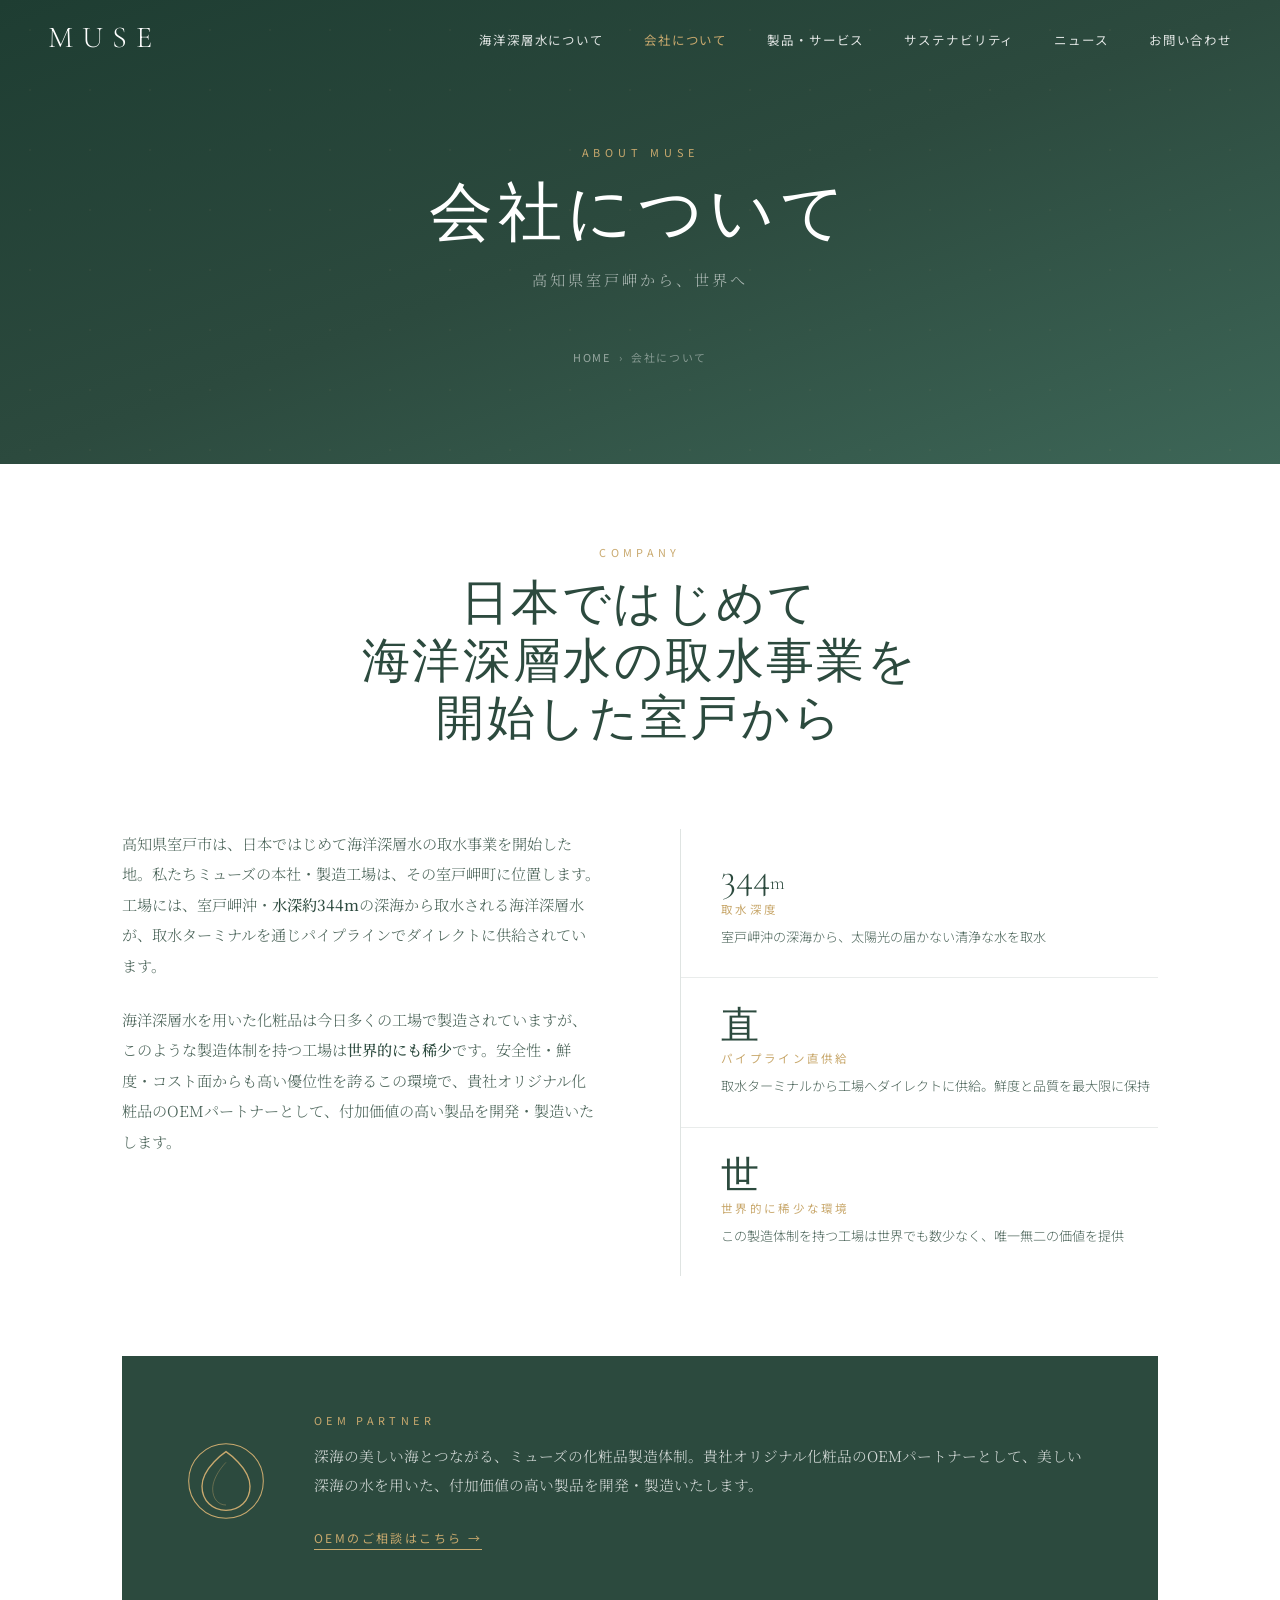
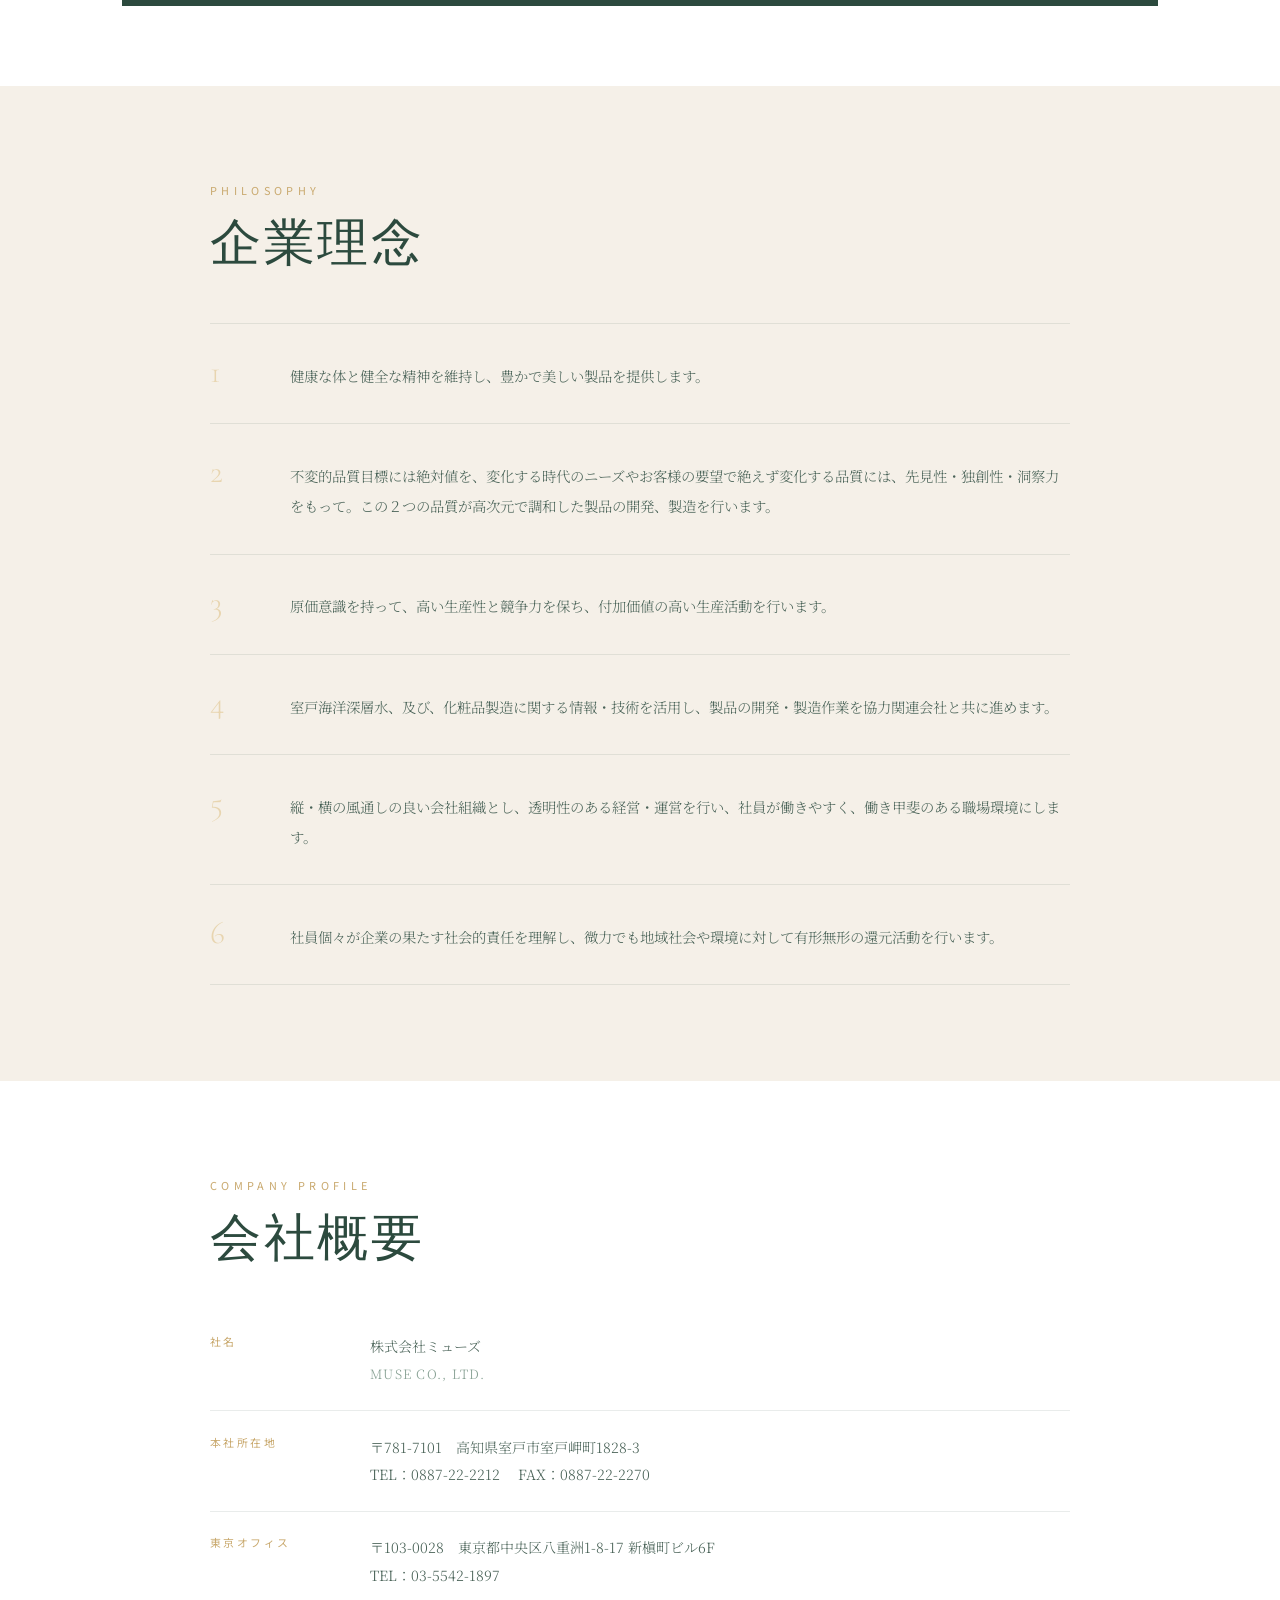
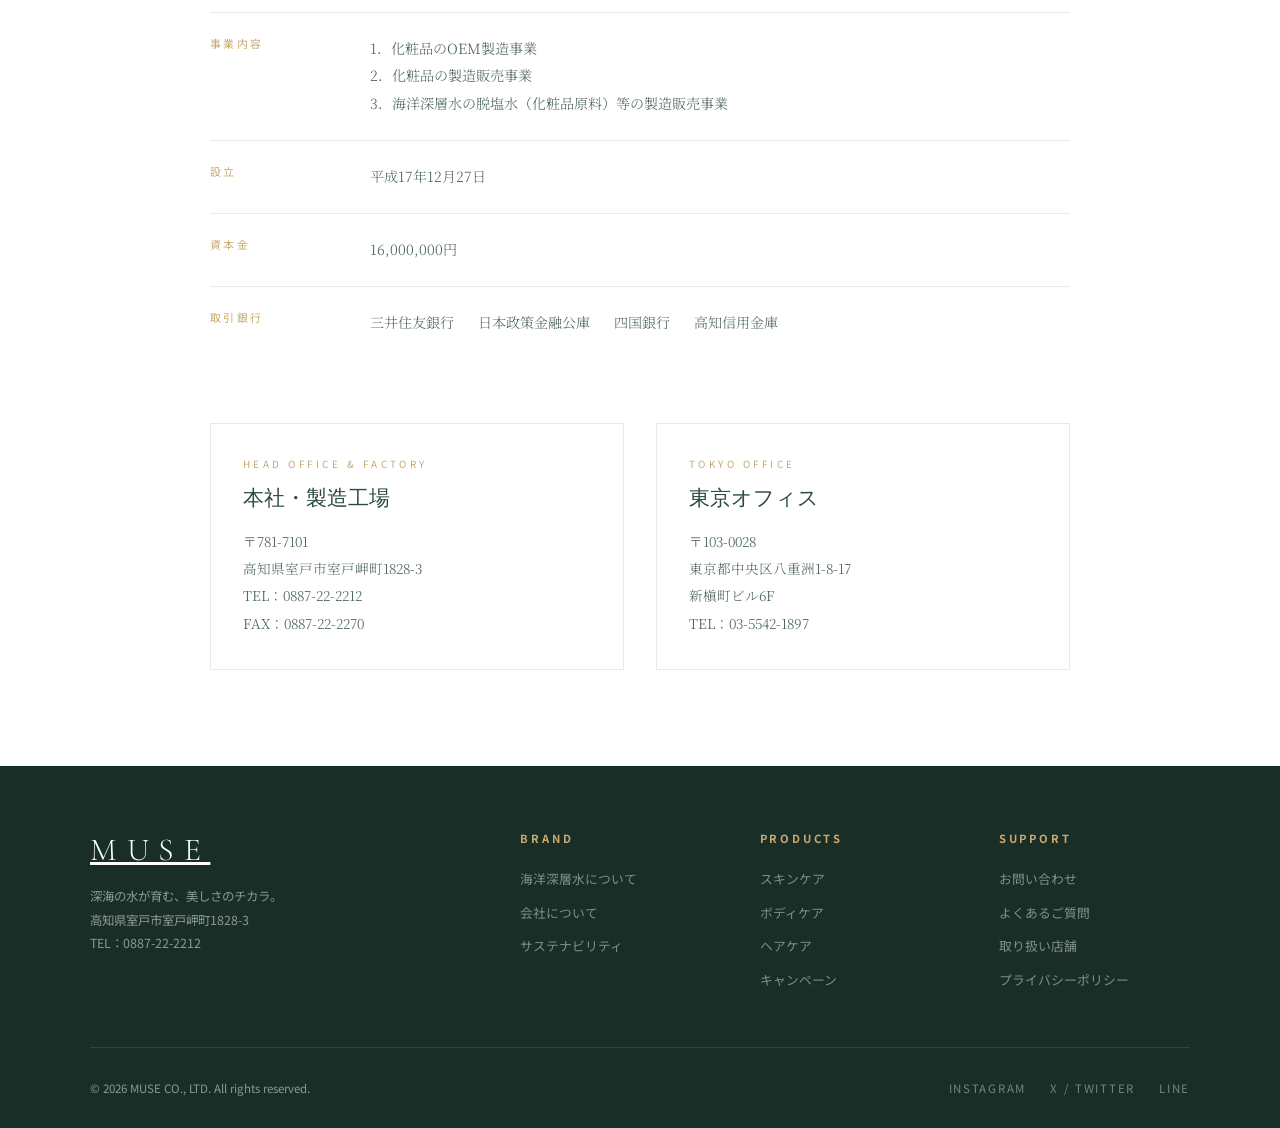
==== about.html @ 94813704 "Add files via upload" ====
<!DOCTYPE html>
<html lang="ja">
<head>
  <meta charset="UTF-8"><meta name="viewport" content="width=device-width, initial-scale=1.0">
  <meta name="description" content="会社について | 株式会社ミューズ。高知県室戸岬町に本社・製造工場を構える化粧品OEMメーカー。企業理念・会社概要を掲載。">
  <title>会社について | MUSE</title>
  <link rel="preconnect" href="https://fonts.googleapis.com"><link rel="preconnect" href="https://fonts.gstatic.com" crossorigin>
  <link href="https://fonts.googleapis.com/css2?family=Cormorant+Garamond:ital,wght@0,300;0,400;1,300&family=Noto+Sans+JP:wght@300;400;500&family=Noto+Serif+JP:wght@300;400&display=swap" rel="stylesheet">
  <link rel="stylesheet" href="style.css">
  <style>
    /* ── 企業理念カード ── */
    .philosophy-list { list-style: none; display: flex; flex-direction: column; gap: 0; margin-top: 3rem; }
    .philosophy-item {
      display: grid;
      grid-template-columns: 56px 1fr;
      gap: 1.5rem;
      align-items: start;
      padding: 2rem 0;
      border-bottom: 1px solid rgba(44,74,62,0.1);
    }
    .philosophy-item:first-child { border-top: 1px solid rgba(44,74,62,0.1); }
    .philosophy-num {
      font-family: 'Cormorant Garamond', serif;
      font-size: 2rem; font-weight: 300;
      color: var(--gold-light); line-height: 1;
      letter-spacing: 0.05em;
    }
    .philosophy-text {
      font-family: 'Noto Serif JP', serif;
      font-size: 0.9rem; line-height: 2.1;
      color: var(--text-mid); font-weight: 300;
      padding-top: 0.3rem;
    }
    /* ── 会社概要テーブル ── */
    .profile-table { width:100%; border-collapse: collapse; margin-top: 2.5rem; }
    .profile-table th {
      width: 160px; padding: 1.4rem 1rem 1.4rem 0;
      text-align: left; vertical-align: top;
      font-size: 0.68rem; letter-spacing: 0.22em;
      color: var(--gold); font-weight: 400;
      border-bottom: 1px solid rgba(44,74,62,0.1);
      white-space: nowrap;
    }
    .profile-table td {
      padding: 1.4rem 0; vertical-align: top;
      font-family: 'Noto Serif JP', serif;
      font-size: 0.88rem; line-height: 1.95;
      color: var(--text-mid); font-weight: 300;
      border-bottom: 1px solid rgba(44,74,62,0.1);
    }
    .profile-table tr:last-child th,
    .profile-table tr:last-child td { border-bottom: none; }
    .bank-list { display: flex; flex-wrap: wrap; gap: 0.3rem 1.5rem; margin: 0; list-style: none; }
    .bank-list li { font-size: 0.88rem; color: var(--text-mid); font-family: 'Noto Serif JP', serif; font-weight: 300; }
    /* ── アクセスカード ── */
    .office-grid { display: grid; grid-template-columns: 1fr 1fr; gap: 2rem; margin-top: 3rem; }
    .office-card { background: var(--white); border: 1px solid rgba(44,74,62,0.12); padding: 2rem; }
    .office-card:hover { border-color: var(--gold); }
    .office-label { font-size: 0.62rem; letter-spacing: 0.35em; color: var(--gold); margin-bottom: 0.8rem; }
    .office-name { font-family: 'Cormorant Garamond', serif; font-size: 1.3rem; font-weight: 400; color: var(--deep-green); margin-bottom: 1rem; }
    .office-info { font-family: 'Noto Serif JP', serif; font-size: 0.85rem; line-height: 2; color: var(--text-mid); font-weight: 300; }
    .office-info a { color: var(--text-mid); text-decoration: none; }
    @media (max-width: 640px) {
      .office-grid { grid-template-columns: 1fr; }
      .philosophy-item { grid-template-columns: 40px 1fr; gap: 1rem; }
    }
  </style>
</head>
<body>
  <nav id="main-nav">
    <a href="index.html" class="nav-logo">MUSE</a>
    <ul class="nav-links">
      <li><a href="deep-sea-water.html">海洋深層水について</a></li>
      <li><a href="about.html" style="color:var(--gold)">会社について</a></li>
      <li><a href="products.html">製品・サービス</a></li>
      <li><a href="sustainability.html">サステナビリティ</a></li>
      <li><a href="news.html">ニュース</a></li>
      <li><a href="contact.html">お問い合わせ</a></li>
    </ul>
    <button class="nav-hamburger" aria-expanded="false" aria-controls="mobile-menu"><span></span><span></span><span></span></button>
  </nav>
  <nav id="mobile-menu" class="nav-mobile-menu">
    <a href="deep-sea-water.html">海洋深層水について</a><a href="about.html">会社について</a>
    <a href="products.html">製品・サービス</a><a href="sustainability.html">サステナビリティ</a>
    <a href="news.html">ニュース</a><a href="contact.html">お問い合わせ</a>
  </nav>

  <div class="page-hero">
    <p class="page-hero-eyebrow">ABOUT MUSE</p>
    <h1 class="page-hero-title">会社について</h1>
    <p class="page-hero-sub">高知県室戸岬から、世界へ</p>
    <nav class="breadcrumb"><a href="index.html">HOME</a><span>›</span><span>会社について</span></nav>
  </div>

  <!-- ========== 会社紹介 ========== -->
  <section class="about" style="padding:0;">
    <div class="about-inner" style="padding:5rem 2rem;">
      <div class="about-lead reveal">
        <p class="section-eyebrow">COMPANY</p>
        <h2 class="section-title">日本ではじめて<br>海洋深層水の取水事業を<br>開始した室戸から</h2>
      </div>
      <div class="about-body">
        <div class="about-text reveal reveal-delay-1">
          <p class="section-body">高知県室戸市は、日本ではじめて海洋深層水の取水事業を開始した地。私たちミューズの本社・製造工場は、その室戸岬町に位置します。工場には、室戸岬沖・<strong>水深約344m</strong>の深海から取水される海洋深層水が、取水ターミナルを通じパイプラインでダイレクトに供給されています。</p>
          <p class="section-body" style="margin-top:1.5rem;">海洋深層水を用いた化粧品は今日多くの工場で製造されていますが、このような製造体制を持つ工場は<strong>世界的にも稀少</strong>です。安全性・鮮度・コスト面からも高い優位性を誇るこの環境で、貴社オリジナル化粧品のOEMパートナーとして、付加価値の高い製品を開発・製造いたします。</p>
        </div>
        <div class="about-features reveal reveal-delay-2">
          <div class="about-feature"><div class="about-feature-num">344<span>m</span></div><div class="about-feature-label">取水深度</div><p class="about-feature-desc">室戸岬沖の深海から、太陽光の届かない清浄な水を取水</p></div>
          <div class="about-feature"><div class="about-feature-num">直</div><div class="about-feature-label">パイプライン直供給</div><p class="about-feature-desc">取水ターミナルから工場へダイレクトに供給。鮮度と品質を最大限に保持</p></div>
          <div class="about-feature"><div class="about-feature-num">世</div><div class="about-feature-label">世界的に稀少な環境</div><p class="about-feature-desc">この製造体制を持つ工場は世界でも数少なく、唯一無二の価値を提供</p></div>
        </div>
      </div>
      <div class="about-oem reveal reveal-delay-3">
        <div class="about-oem-icon" aria-hidden="true">
          <svg viewBox="0 0 60 60" fill="none">
            <circle cx="30" cy="30" r="28" stroke="#C9A96E" stroke-width="0.8"/>
            <path d="M30 8C30 8 12 20 12 34C12 45 20 52 30 52C40 52 48 45 48 34C48 20 30 8 30 8Z" stroke="#C9A96E" stroke-width="1" fill="none"/>
            <path d="M30 16C30 16 20 26 20 36C20 43 24 48 30 48" stroke="rgba(201,169,110,0.4)" stroke-width="0.7" fill="none"/>
          </svg>
        </div>
        <div class="about-oem-text">
          <p class="about-oem-label">OEM PARTNER</p>
          <p class="about-oem-body">深海の美しい海とつながる、ミューズの化粧品製造体制。貴社オリジナル化粧品のOEMパートナーとして、美しい深海の水を用いた、付加価値の高い製品を開発・製造いたします。</p>
          <a href="contact.html" class="about-oem-cta">OEMのご相談はこちら →</a>
        </div>
      </div>
    </div>
  </section>

  <!-- ========== 企業理念 ========== -->
  <div style="background:var(--cream);padding:6rem 2rem;">
    <div style="max-width:860px;margin:0 auto;">
      <p class="section-eyebrow reveal">PHILOSOPHY</p>
      <h2 class="section-title reveal reveal-delay-1">企業理念</h2>
      <ul class="philosophy-list reveal reveal-delay-2">
        <li class="philosophy-item">
          <span class="philosophy-num">1</span>
          <p class="philosophy-text">健康な体と健全な精神を維持し、豊かで美しい製品を提供します。</p>
        </li>
        <li class="philosophy-item">
          <span class="philosophy-num">2</span>
          <p class="philosophy-text">不変的品質目標には絶対値を、変化する時代のニーズやお客様の要望で絶えず変化する品質には、先見性・独創性・洞察力をもって。この２つの品質が高次元で調和した製品の開発、製造を行います。</p>
        </li>
        <li class="philosophy-item">
          <span class="philosophy-num">3</span>
          <p class="philosophy-text">原価意識を持って、高い生産性と競争力を保ち、付加価値の高い生産活動を行います。</p>
        </li>
        <li class="philosophy-item">
          <span class="philosophy-num">4</span>
          <p class="philosophy-text">室戸海洋深層水、及び、化粧品製造に関する情報・技術を活用し、製品の開発・製造作業を協力関連会社と共に進めます。</p>
        </li>
        <li class="philosophy-item">
          <span class="philosophy-num">5</span>
          <p class="philosophy-text">縦・横の風通しの良い会社組織とし、透明性のある経営・運営を行い、社員が働きやすく、働き甲斐のある職場環境にします。</p>
        </li>
        <li class="philosophy-item">
          <span class="philosophy-num">6</span>
          <p class="philosophy-text">社員個々が企業の果たす社会的責任を理解し、微力でも地域社会や環境に対して有形無形の還元活動を行います。</p>
        </li>
      </ul>
    </div>
  </div>

  <!-- ========== 会社概要 ========== -->
  <div style="background:var(--white);padding:6rem 2rem;">
    <div style="max-width:860px;margin:0 auto;">
      <p class="section-eyebrow reveal">COMPANY PROFILE</p>
      <h2 class="section-title reveal reveal-delay-1">会社概要</h2>

      <table class="profile-table reveal reveal-delay-2">
        <tbody>
          <tr>
            <th>社名</th>
            <td>株式会社ミューズ<br><span style="font-size:0.8rem;color:var(--text-light);letter-spacing:0.1em;">MUSE CO., LTD.</span></td>
          </tr>
          <tr>
            <th>本社所在地</th>
            <td>
              〒781-7101　高知県室戸市室戸岬町1828-3<br>
              TEL：<a href="tel:0887222212" style="color:var(--text-mid);text-decoration:none;">0887-22-2212</a>　
              FAX：0887-22-2270
            </td>
          </tr>
          <tr>
            <th>東京オフィス</th>
            <td>
              〒103-0028　東京都中央区八重洲1-8-17 新槇町ビル6F<br>
              TEL：<a href="tel:0355421897" style="color:var(--text-mid);text-decoration:none;">03-5542-1897</a>
            </td>
          </tr>
          <tr>
            <th>事業内容</th>
            <td>
              1．化粧品のOEM製造事業<br>
              2．化粧品の製造販売事業<br>
              3．海洋深層水の脱塩水（化粧品原料）等の製造販売事業
            </td>
          </tr>
          <tr>
            <th>設立</th>
            <td>平成17年12月27日</td>
          </tr>
          <tr>
            <th>資本金</th>
            <td>16,000,000円</td>
          </tr>
          <tr>
            <th>取引銀行</th>
            <td>
              <ul class="bank-list">
                <li>三井住友銀行</li>
                <li>日本政策金融公庫</li>
                <li>四国銀行</li>
                <li>高知信用金庫</li>
              </ul>
            </td>
          </tr>
        </tbody>
      </table>

      <!-- オフィスカード -->
      <div class="office-grid reveal reveal-delay-3" style="margin-top:4rem;">
        <div class="office-card">
          <p class="office-label">HEAD OFFICE &amp; FACTORY</p>
          <h3 class="office-name">本社・製造工場</h3>
          <p class="office-info">
            〒781-7101<br>
            高知県室戸市室戸岬町1828-3<br>
            TEL：<a href="tel:0887222212">0887-22-2212</a><br>
            FAX：0887-22-2270
          </p>
        </div>
        <div class="office-card">
          <p class="office-label">TOKYO OFFICE</p>
          <h3 class="office-name">東京オフィス</h3>
          <p class="office-info">
            〒103-0028<br>
            東京都中央区八重洲1-8-17<br>
            新槇町ビル6F<br>
            TEL：<a href="tel:0355421897">03-5542-1897</a>
          </p>
        </div>
      </div>
    </div>
  </div>

  <footer>
    <div class="footer-inner">
      <div class="footer-top">
        <div><a href="index.html" class="footer-logo">MUSE</a><p class="footer-desc">深海の水が育む、美しさのチカラ。<br>高知県室戸市室戸岬町1828-3<br>TEL：0887-22-2212</p></div>
        <div class="footer-col"><h4>BRAND</h4><ul><li><a href="deep-sea-water.html">海洋深層水について</a></li><li><a href="about.html">会社について</a></li><li><a href="sustainability.html">サステナビリティ</a></li></ul></div>
        <div class="footer-col"><h4>PRODUCTS</h4><ul><li><a href="products.html">スキンケア</a></li><li><a href="products.html">ボディケア</a></li><li><a href="products.html">ヘアケア</a></li><li><a href="news.html">キャンペーン</a></li></ul></div>
        <div class="footer-col"><h4>SUPPORT</h4><ul><li><a href="contact.html">お問い合わせ</a></li><li><a href="faq.html">よくあるご質問</a></li><li><a href="contact.html">取り扱い店舗</a></li><li><a href="privacy.html">プライバシーポリシー</a></li></ul></div>
      </div>
      <div class="footer-bottom"><p>© 2026 MUSE CO., LTD. All rights reserved.</p><div class="social-links"><a href="#">INSTAGRAM</a><a href="#">X / TWITTER</a><a href="#">LINE</a></div></div>
    </div>
  </footer>
  <script src="script.js"></script>
</body>
</html>
---- style.css ----
/* ========== RESET & ROOT ========== */
*, *::before, *::after {
  box-sizing: border-box;
  margin: 0;
  padding: 0;
}

:root {
  --deep-green: #2C4A3E;
  --mid-green: #3D6657;
  --pale-green: #E8EEE9;
  --cream: #F5F0E8;
  --gold: #C9A96E;
  --gold-light: #E8D5B0;
  --text-dark: #1A2E28;
  --text-mid: #4A6358;
  --text-light: #8AA396;
  --white: #FFFFFF;
}

html {
  scroll-behavior: smooth;
}

body {
  font-family: 'Noto Sans JP', sans-serif;
  background: var(--white);
  color: var(--text-dark);
  overflow-x: hidden;
}

/* ========== NAV ========== */
nav {
  position: fixed;
  top: 0;
  left: 0;
  right: 0;
  z-index: 100;
  padding: 1.2rem 3rem;
  display: flex;
  align-items: center;
  justify-content: space-between;
  transition: background 0.4s, box-shadow 0.4s;
}

nav.scrolled {
  background: rgba(255, 255, 255, 0.95);
  box-shadow: 0 1px 0 rgba(44, 74, 62, 0.1);
}

.nav-logo {
  font-family: 'Cormorant Garamond', serif;
  font-size: 1.9rem;
  font-weight: 300;
  letter-spacing: 0.3em;
  color: var(--white);
  text-decoration: none;
  transition: color 0.4s;
}

nav.scrolled .nav-logo {
  color: var(--deep-green);
}

.nav-links {
  display: flex;
  gap: 2.5rem;
  list-style: none;
}

.nav-links a {
  font-size: 0.78rem;
  letter-spacing: 0.15em;
  color: rgba(255, 255, 255, 0.85);
  text-decoration: none;
  transition: color 0.3s;
}

nav.scrolled .nav-links a {
  color: var(--text-mid);
}

.nav-links a:hover {
  color: var(--gold);
}

.nav-hamburger {
  display: none;
  cursor: pointer;
  flex-direction: column;
  gap: 5px;
  background: none;
  border: none;
  padding: 4px;
}

.nav-hamburger span {
  width: 24px;
  height: 1.5px;
  background: white;
  display: block;
  transition: background 0.4s, transform 0.3s, opacity 0.3s;
}

nav.scrolled .nav-hamburger span {
  background: var(--deep-green);
}

/* Mobile nav open state */
.nav-hamburger.is-open span:nth-child(1) {
  transform: translateY(6.5px) rotate(45deg);
}
.nav-hamburger.is-open span:nth-child(2) {
  opacity: 0;
}
.nav-hamburger.is-open span:nth-child(3) {
  transform: translateY(-6.5px) rotate(-45deg);
}

.nav-mobile-menu {
  display: none;
  position: fixed;
  top: 0;
  left: 0;
  right: 0;
  bottom: 0;
  background: var(--deep-green);
  z-index: 99;
  flex-direction: column;
  align-items: center;
  justify-content: center;
  gap: 2.5rem;
}

.nav-mobile-menu.is-open {
  display: flex;
}

.nav-mobile-menu a {
  font-family: 'Cormorant Garamond', serif;
  font-size: 2rem;
  font-weight: 300;
  letter-spacing: 0.2em;
  color: rgba(255, 255, 255, 0.85);
  text-decoration: none;
  transition: color 0.3s;
}

.nav-mobile-menu a:hover {
  color: var(--gold);
}

/* ========== HERO ========== */
.hero {
  position: relative;
  height: 100vh;
  min-height: 600px;
  overflow: hidden;
  display: flex;
  align-items: center;
  justify-content: center;
}

.hero-ocean {
  position: absolute;
  inset: 0;
  overflow: hidden;
}

.hero-ocean-svg {
  width: 100%;
  height: 100%;
  display: block;
}

.hero-bg {
  position: absolute;
  inset: 0;
  background: linear-gradient(160deg, #1e3d32 0%, #2C4A3E 40%, #3D6657 100%);
}

.ripple-container {
  position: absolute;
  inset: 0;
  display: flex;
  align-items: center;
  justify-content: center;
  overflow: hidden;
}

.ripple {
  position: absolute;
  border-radius: 50%;
  border: 1px solid rgba(201, 169, 110, 0.25);
  animation: rippleOut 4s ease-out infinite;
}

.ripple:nth-child(1) { width: 200px;  height: 200px;  animation-delay: 0s; }
.ripple:nth-child(2) { width: 400px;  height: 400px;  animation-delay: 0.8s; }
.ripple:nth-child(3) { width: 600px;  height: 600px;  animation-delay: 1.6s; }
.ripple:nth-child(4) { width: 800px;  height: 800px;  animation-delay: 2.4s; }
.ripple:nth-child(5) { width: 1000px; height: 1000px; animation-delay: 3.2s; }

@keyframes rippleOut {
  0%   { opacity: 0.6; transform: scale(0.4); }
  100% { opacity: 0;   transform: scale(1); }
}

.hero-overlay {
  position: absolute;
  inset: 0;
  background: rgba(4, 20, 35, 0.35);
  pointer-events: none;
}

.hero-content {
  position: relative;
  z-index: 2;
  text-align: center;
  padding: 0 2rem;
}

.hero-eyebrow {
  font-size: 0.7rem;
  letter-spacing: 0.4em;
  color: var(--gold);
  margin-bottom: 1.5rem;
  opacity: 0;
  animation: fadeUp 1s 0.3s forwards;
}

.hero-title {
  font-family: 'Cormorant Garamond', serif;
  font-size: clamp(3.5rem, 8vw, 7rem);
  font-weight: 300;
  color: var(--white);
  line-height: 1;
  letter-spacing: 0.15em;
  margin-bottom: 1rem;
  opacity: 0;
  animation: fadeUp 1s 0.6s forwards;
}

.hero-subtitle {
  font-family: 'Noto Serif JP', serif;
  font-size: clamp(0.9rem, 2vw, 1.15rem);
  font-weight: 300;
  color: rgba(255, 255, 255, 0.7);
  letter-spacing: 0.2em;
  margin-bottom: 3rem;
  opacity: 0;
  animation: fadeUp 1s 0.9s forwards;
}

.hero-cta {
  display: inline-block;
  padding: 0.85rem 2.8rem;
  border: 1px solid var(--gold);
  color: var(--gold);
  font-size: 0.75rem;
  letter-spacing: 0.25em;
  text-decoration: none;
  transition: background 0.3s, color 0.3s;
  opacity: 0;
  animation: fadeUp 1s 1.2s forwards;
}

.hero-cta:hover {
  background: var(--gold);
  color: var(--deep-green);
}

.hero-scroll {
  position: absolute;
  bottom: 2.5rem;
  left: 50%;
  transform: translateX(-50%);
  display: flex;
  flex-direction: column;
  align-items: center;
  gap: 0.5rem;
  opacity: 0;
  animation: fadeIn 1s 2s forwards;
}

.hero-scroll span {
  font-size: 0.62rem;
  letter-spacing: 0.3em;
  color: rgba(255, 255, 255, 0.5);
}

.scroll-line {
  width: 1px;
  height: 50px;
  background: rgba(255, 255, 255, 0.3);
  position: relative;
  overflow: hidden;
}

.scroll-line::after {
  content: '';
  position: absolute;
  top: 0;
  left: 0;
  width: 100%;
  height: 100%;
  background: var(--gold);
  animation: scrollDrop 1.5s ease-in-out infinite;
}

@keyframes scrollDrop {
  0%   { transform: translateY(-100%); }
  100% { transform: translateY(100%); }
}

@keyframes fadeUp {
  from { opacity: 0; transform: translateY(24px); }
  to   { opacity: 1; transform: translateY(0); }
}

@keyframes fadeIn {
  from { opacity: 0; }
  to   { opacity: 1; }
}

/* ========== COMMON SECTION ========== */
section {
  padding: 6rem 2rem;
}

.section-eyebrow {
  font-size: 0.68rem;
  letter-spacing: 0.4em;
  color: var(--gold);
  margin-bottom: 1rem;
  text-transform: uppercase;
}

.section-title {
  font-family: 'Cormorant Garamond', serif;
  font-size: clamp(2rem, 4vw, 3.2rem);
  font-weight: 300;
  color: var(--deep-green);
  line-height: 1.2;
  letter-spacing: 0.05em;
  margin-bottom: 1.5rem;
}

.section-body {
  font-family: 'Noto Serif JP', serif;
  font-size: 0.95rem;
  line-height: 2;
  color: var(--text-mid);
  font-weight: 300;
}

/* ========== SCROLL REVEAL ========== */
.reveal {
  opacity: 0;
  transform: translateY(30px);
  transition: opacity 0.8s ease, transform 0.8s ease;
}

.reveal.visible {
  opacity: 1;
  transform: translateY(0);
}

.reveal-delay-1 { transition-delay: 0.15s; }
.reveal-delay-2 { transition-delay: 0.30s; }
.reveal-delay-3 { transition-delay: 0.45s; }

/* ========== CONCEPT ========== */
.concept {
  background: var(--cream);
  display: grid;
  grid-template-columns: 1fr 1fr;
  min-height: 600px;
}

.concept-visual {
  background: var(--deep-green);
  display: flex;
  align-items: center;
  justify-content: center;
  padding: 5rem 4rem;
  position: relative;
  overflow: hidden;
}

.concept-visual::before {
  content: 'MUSE';
  position: absolute;
  font-family: 'Cormorant Garamond', serif;
  font-size: 14rem;
  font-weight: 300;
  color: rgba(255, 255, 255, 0.04);
  letter-spacing: 0.2em;
  white-space: nowrap;
}

.concept-icon {
  width: 180px;
  height: 180px;
  border: 1px solid rgba(201, 169, 110, 0.4);
  border-radius: 50%;
  display: flex;
  align-items: center;
  justify-content: center;
  position: relative;
}

.concept-icon::before {
  content: '';
  position: absolute;
  width: 220px;
  height: 220px;
  border: 1px solid rgba(201, 169, 110, 0.15);
  border-radius: 50%;
}

.concept-icon svg {
  width: 80px;
  height: 80px;
}

.concept-text {
  padding: 5rem 4rem;
  display: flex;
  flex-direction: column;
  justify-content: center;
}

.concept-tagline {
  font-family: 'Cormorant Garamond', serif;
  font-size: 1.3rem;
  font-style: italic;
  color: var(--gold);
  margin-bottom: 2rem;
  font-weight: 300;
  letter-spacing: 0.05em;
}

/* ========== PRODUCTS ========== */
.products {
  background: var(--white);
  text-align: center;
}

.products-header {
  max-width: 600px;
  margin: 0 auto 4rem;
}

.product-grid {
  display: grid;
  grid-template-columns: repeat(3, 1fr);
  gap: 2rem;
  max-width: 1100px;
  margin: 0 auto;
}

.product-card {
  background: var(--cream);
  padding: 3rem 2rem 2.5rem;
  position: relative;
  overflow: hidden;
  transition: transform 0.4s;
}

.product-card:hover {
  transform: translateY(-6px);
}

.product-card::before {
  content: '';
  position: absolute;
  bottom: 0;
  left: 0;
  right: 0;
  height: 3px;
  background: var(--gold);
  transform: scaleX(0);
  transition: transform 0.4s;
}

.product-card:hover::before {
  transform: scaleX(1);
}

.product-icon {
  width: 80px;
  height: 80px;
  border-radius: 50%;
  background: var(--pale-green);
  display: flex;
  align-items: center;
  justify-content: center;
  margin: 0 auto 1.5rem;
}

.product-icon svg {
  width: 36px;
  height: 36px;
  stroke: var(--deep-green);
}

.product-card h3 {
  font-family: 'Cormorant Garamond', serif;
  font-size: 1.4rem;
  font-weight: 400;
  color: var(--deep-green);
  letter-spacing: 0.1em;
  margin-bottom: 0.75rem;
}

.product-card p {
  font-size: 0.85rem;
  color: var(--text-mid);
  line-height: 1.9;
  font-weight: 300;
}

.product-link {
  display: inline-block;
  margin-top: 1.5rem;
  font-size: 0.72rem;
  letter-spacing: 0.2em;
  color: var(--gold);
  text-decoration: none;
  border-bottom: 1px solid transparent;
  transition: border-color 0.3s;
}

.product-link:hover {
  border-color: var(--gold);
}

/* ========== BANNER ========== */
.banner {
  background: var(--deep-green);
  padding: 5rem 2rem;
  text-align: center;
  position: relative;
  overflow: hidden;
}

.banner::before {
  content: '';
  position: absolute;
  inset: 0;
  background: radial-gradient(ellipse at center, rgba(201, 169, 110, 0.1) 0%, transparent 70%);
}

.banner-title {
  font-family: 'Cormorant Garamond', serif;
  font-size: clamp(2rem, 4vw, 3.5rem);
  font-weight: 300;
  color: var(--white);
  letter-spacing: 0.1em;
  margin-bottom: 1rem;
  position: relative;
}

.banner-sub {
  font-family: 'Noto Serif JP', serif;
  font-size: 0.9rem;
  font-weight: 300;
  color: rgba(255, 255, 255, 0.6);
  letter-spacing: 0.2em;
  margin-bottom: 2.5rem;
  position: relative;
}

.banner-cta {
  display: inline-block;
  padding: 0.9rem 3rem;
  background: var(--gold);
  color: var(--deep-green);
  font-size: 0.75rem;
  letter-spacing: 0.25em;
  text-decoration: none;
  font-weight: 500;
  transition: opacity 0.3s;
  position: relative;
}

.banner-cta:hover {
  opacity: 0.85;
}

/* ========== SUSTAINABILITY ========== */
.sustain-wrapper {
  background: var(--pale-green);
}

.sustain {
  display: grid;
  grid-template-columns: 1fr 1fr;
  gap: 5rem;
  max-width: 1100px;
  margin: 0 auto;
  padding: 6rem 3rem;
  align-items: center;
}

.sustain-stats {
  display: grid;
  grid-template-columns: 1fr 1fr;
  gap: 2rem;
  margin-top: 2.5rem;
}

.stat-box {
  background: var(--white);
  padding: 1.5rem;
  border-left: 3px solid var(--gold);
}

.stat-number {
  font-family: 'Cormorant Garamond', serif;
  font-size: 2.8rem;
  font-weight: 300;
  color: var(--deep-green);
  line-height: 1;
  margin-bottom: 0.3rem;
}

.stat-number small {
  font-size: 1.2rem;
}

.stat-label {
  font-size: 0.72rem;
  color: var(--text-light);
  letter-spacing: 0.15em;
}

.sustain-visual {
  position: relative;
  height: 400px;
  background: var(--mid-green);
  display: flex;
  align-items: center;
  justify-content: center;
  overflow: hidden;
}

.sustain-visual svg.bg-circles {
  position: absolute;
  inset: 0;
  width: 100%;
  height: 100%;
  opacity: 0.2;
}

.sustain-badge {
  position: relative;
  z-index: 2;
  text-align: center;
  color: white;
  padding: 2rem;
}

.sustain-badge-icon {
  width: 90px;
  height: 90px;
  border: 1px solid rgba(201, 169, 110, 0.5);
  border-radius: 50%;
  display: flex;
  align-items: center;
  justify-content: center;
  margin: 0 auto 1.2rem;
}

.sustain-badge p {
  font-family: 'Cormorant Garamond', serif;
  font-size: 1.2rem;
  font-weight: 300;
  letter-spacing: 0.1em;
  color: rgba(255, 255, 255, 0.9);
  line-height: 1.7;
}

/* ========== NEWS ========== */
.news {
  background: var(--white);
}

.news-inner {
  max-width: 900px;
  margin: 0 auto;
}

.news-header {
  display: flex;
  align-items: flex-end;
  justify-content: space-between;
  margin-bottom: 3rem;
}

.news-all {
  font-size: 0.72rem;
  letter-spacing: 0.2em;
  color: var(--gold);
  text-decoration: none;
  border-bottom: 1px solid var(--gold);
  padding-bottom: 2px;
}

.news-list {
  list-style: none;
}

.news-item {
  display: grid;
  grid-template-columns: 120px 80px 1fr;
  gap: 1.5rem;
  align-items: start;
  padding: 1.5rem 0;
  border-top: 1px solid rgba(44, 74, 62, 0.1);
  text-decoration: none;
  transition: background 0.2s;
}

.news-item:last-child {
  border-bottom: 1px solid rgba(44, 74, 62, 0.1);
}

.news-date {
  font-size: 0.78rem;
  color: var(--text-light);
  letter-spacing: 0.1em;
  padding-top: 2px;
}

.news-tag {
  font-size: 0.65rem;
  letter-spacing: 0.15em;
  padding: 3px 10px;
  background: var(--pale-green);
  color: var(--deep-green);
  display: inline-block;
  white-space: nowrap;
}

.news-title-text {
  font-size: 0.88rem;
  color: var(--text-dark);
  line-height: 1.7;
  font-weight: 300;
}

/* ========== FOOTER ========== */
footer {
  background: var(--text-dark);
  color: rgba(255, 255, 255, 0.5);
  padding: 4rem 3rem 2rem;
}

.footer-inner {
  max-width: 1100px;
  margin: 0 auto;
}

.footer-top {
  display: grid;
  grid-template-columns: 2fr 1fr 1fr 1fr;
  gap: 3rem;
  padding-bottom: 3rem;
  border-bottom: 1px solid rgba(255, 255, 255, 0.1);
}

.footer-logo {
  font-family: 'Cormorant Garamond', serif;
  font-size: 2rem;
  font-weight: 300;
  letter-spacing: 0.3em;
  color: white;
  margin-bottom: 1rem;
  display: block;
}

.footer-desc {
  font-size: 0.78rem;
  line-height: 1.9;
}

.footer-col h4 {
  font-size: 0.7rem;
  letter-spacing: 0.25em;
  color: var(--gold);
  margin-bottom: 1.2rem;
}

.footer-col ul {
  list-style: none;
}

.footer-col li {
  margin-bottom: 0.6rem;
}

.footer-col a {
  font-size: 0.8rem;
  color: rgba(255, 255, 255, 0.45);
  text-decoration: none;
  transition: color 0.2s;
}

.footer-col a:hover {
  color: white;
}

.footer-bottom {
  display: flex;
  align-items: center;
  justify-content: space-between;
  padding-top: 2rem;
  font-size: 0.72rem;
}

.social-links {
  display: flex;
  gap: 1.5rem;
}

.social-links a {
  color: rgba(255, 255, 255, 0.4);
  text-decoration: none;
  font-size: 0.72rem;
  letter-spacing: 0.15em;
  transition: color 0.2s;
}

.social-links a:hover {
  color: var(--gold);
}

/* ========== DEEP SEA WATER ========== */
.dsw {
  background: var(--cream);
  padding: 0;
}

/* イントロ：左テキスト＋右断面図 */
.dsw-intro {
  display: grid;
  grid-template-columns: 1fr 380px;
  gap: 0;
  max-width: 100%;
  min-height: 420px;
}

.dsw-intro-text {
  padding: 6rem 4rem 5rem;
  background: var(--cream);
  display: flex;
  flex-direction: column;
  justify-content: center;
}

.dsw-intro-visual {
  background: var(--deep-green);
  display: flex;
  align-items: center;
  justify-content: center;
  padding: 3rem 2.5rem;
  overflow: hidden;
}

.dsw-intro-visual svg {
  width: 100%;
  height: auto;
  max-height: 340px;
}

/* 5大特性カードグリッド */
.dsw-cards {
  display: grid;
  grid-template-columns: repeat(3, 1fr);
  gap: 0;
  background: var(--deep-green);
}

/* 1行目3枚、2行目2枚を中央寄せ */
.dsw-cards .dsw-card:nth-child(4),
.dsw-cards .dsw-card:nth-child(5) {
  /* 2行目は3列グリッドの1・2列目 → JS不要でCSSで配置 */
}

.dsw-card {
  background: var(--cream);
  padding: 2.5rem 2.5rem 2rem;
  border-right: 1px solid rgba(44, 74, 62, 0.12);
  border-bottom: 1px solid rgba(44, 74, 62, 0.12);
  display: flex;
  flex-direction: column;
  gap: 0;
  transition: background 0.35s;
}

.dsw-card:hover {
  background: var(--white);
}

/* 2行目の2枚：右端の空きセルを深緑で埋める */
.dsw-cards::after {
  content: '';
  background: var(--deep-green);
  border-bottom: 1px solid rgba(44, 74, 62, 0.12);
}

.dsw-card-head {
  display: flex;
  align-items: flex-start;
  justify-content: space-between;
  margin-bottom: 1.2rem;
}

.dsw-num {
  font-family: 'Cormorant Garamond', serif;
  font-size: 2.2rem;
  font-weight: 300;
  color: var(--gold-light);
  line-height: 1;
  letter-spacing: 0.05em;
}

.dsw-card-icon {
  width: 44px;
  height: 44px;
  flex-shrink: 0;
}

.dsw-card-icon svg {
  width: 100%;
  height: 100%;
}

.dsw-card-title {
  font-family: 'Cormorant Garamond', serif;
  font-size: 1.5rem;
  font-weight: 400;
  color: var(--deep-green);
  letter-spacing: 0.05em;
  margin-bottom: 0.8rem;
}

.dsw-card-body {
  font-family: 'Noto Serif JP', serif;
  font-size: 0.83rem;
  line-height: 2;
  color: var(--text-mid);
  font-weight: 300;
  flex: 1;
  margin-bottom: 1.5rem;
}

.dsw-card-body strong {
  color: var(--deep-green);
  font-weight: 500;
}

.dsw-card-data {
  display: flex;
  align-items: baseline;
  gap: 0.6rem;
  padding-top: 1rem;
  border-top: 1px solid rgba(44, 74, 62, 0.12);
  margin-top: auto;
}

.dsw-data-val {
  font-family: 'Cormorant Garamond', serif;
  font-size: 1.8rem;
  font-weight: 300;
  color: var(--deep-green);
  line-height: 1;
}

.dsw-data-val small {
  font-size: 1rem;
}

.dsw-data-lbl {
  font-size: 0.65rem;
  color: var(--text-light);
  letter-spacing: 0.15em;
  line-height: 1.4;
}

/* ========== ABOUT ========== */
.about {
  background: var(--white);
  padding: 7rem 2rem;
}

.about-inner {
  max-width: 1100px;
  margin: 0 auto;
}

.about-lead {
  text-align: center;
  margin-bottom: 5rem;
}

.about-lead .section-title {
  font-size: clamp(2rem, 4vw, 3rem);
}

.about-body {
  display: grid;
  grid-template-columns: 1fr 1fr;
  gap: 5rem;
  align-items: start;
  margin-bottom: 5rem;
}

.about-text .section-body strong {
  color: var(--deep-green);
  font-weight: 500;
}

.about-features {
  display: flex;
  flex-direction: column;
  gap: 0;
  border-left: 1px solid rgba(44, 74, 62, 0.15);
}

.about-feature {
  padding: 1.8rem 0 1.8rem 2.5rem;
  border-bottom: 1px solid rgba(44, 74, 62, 0.1);
  position: relative;
}

.about-feature:last-child {
  border-bottom: none;
}

.about-feature::before {
  content: '';
  position: absolute;
  left: -1px;
  top: 0;
  bottom: 0;
  width: 3px;
  background: var(--gold);
  transform: scaleY(0);
  transition: transform 0.5s ease;
  transform-origin: top;
}

.about-feature:hover::before {
  transform: scaleY(1);
}

.about-feature-num {
  font-family: 'Cormorant Garamond', serif;
  font-size: 2.4rem;
  font-weight: 300;
  color: var(--deep-green);
  line-height: 1;
  margin-bottom: 0.3rem;
}

.about-feature-num span {
  font-size: 1.2rem;
}

.about-feature-label {
  font-size: 0.72rem;
  letter-spacing: 0.2em;
  color: var(--gold);
  margin-bottom: 0.5rem;
}

.about-feature-desc {
  font-size: 0.82rem;
  color: var(--text-mid);
  line-height: 1.8;
  font-weight: 300;
}

/* OEM帯 */
.about-oem {
  background: var(--deep-green);
  padding: 3.5rem 4rem;
  display: flex;
  align-items: center;
  gap: 3rem;
}

.about-oem-icon {
  flex-shrink: 0;
  width: 80px;
  height: 80px;
}

.about-oem-icon svg {
  width: 100%;
  height: 100%;
}

.about-oem-text {
  flex: 1;
}

.about-oem-label {
  font-size: 0.68rem;
  letter-spacing: 0.4em;
  color: var(--gold);
  margin-bottom: 0.8rem;
}

.about-oem-body {
  font-family: 'Noto Serif JP', serif;
  font-size: 0.92rem;
  line-height: 2;
  color: rgba(255, 255, 255, 0.8);
  font-weight: 300;
  margin-bottom: 1.5rem;
}

.about-oem-cta {
  display: inline-block;
  font-size: 0.75rem;
  letter-spacing: 0.2em;
  color: var(--gold);
  text-decoration: none;
  border-bottom: 1px solid var(--gold);
  padding-bottom: 3px;
  transition: opacity 0.3s;
}

.about-oem-cta:hover {
  opacity: 0.7;
}

/* ========== RESPONSIVE ========== */
@media (max-width: 900px) {
  .product-grid {
    grid-template-columns: 1fr 1fr;
  }
  .footer-top {
    grid-template-columns: 1fr 1fr;
  }
  .dsw-intro {
    grid-template-columns: 1fr;
  }
  .dsw-intro-visual {
    min-height: 260px;
  }
  .dsw-cards {
    grid-template-columns: 1fr 1fr;
  }
  .dsw-cards::after {
    display: none;
  }
}

@media (max-width: 768px) {
  nav {
    padding: 1rem 1.5rem;
  }
  .nav-links {
    display: none;
  }
  .nav-hamburger {
    display: flex;
  }
  .dsw-cards {
    grid-template-columns: 1fr;
  }
  .dsw-intro-text {
    padding: 3.5rem 1.5rem 3rem;
  }
  .concept {
    grid-template-columns: 1fr;
  }
  .concept-visual {
    min-height: 250px;
    padding: 3rem 2rem;
  }
  .concept-text {
    padding: 3rem 2rem;
  }
  .about-body {
    grid-template-columns: 1fr;
    gap: 3rem;
  }
  .about-oem {
    flex-direction: column;
    padding: 2.5rem 2rem;
    text-align: center;
    gap: 1.5rem;
  }
  .product-grid {
    grid-template-columns: 1fr;
    max-width: 420px;
  }
  .sustain {
    grid-template-columns: 1fr;
    padding: 4rem 1.5rem;
    gap: 2.5rem;
  }
  .sustain-visual {
    height: 260px;
  }
  .footer-top {
    grid-template-columns: 1fr 1fr;
  }
  .footer-bottom {
    flex-direction: column;
    gap: 1rem;
    text-align: center;
  }
  .news-item {
    grid-template-columns: 1fr;
    gap: 0.4rem;
  }
}

@media (max-width: 480px) {
  .footer-top {
    grid-template-columns: 1fr;
  }
  .sustain-stats {
    grid-template-columns: 1fr;
  }
}

/* ========== REDUCED MOTION ========== */
@media (prefers-reduced-motion: reduce) {
  .ripple,
  .scroll-line::after,
  .hero-ocean-svg animate,
  .hero-ocean-svg animateTransform {
    animation: none;
  }
  .reveal {
    opacity: 1;
    transform: none;
    transition: none;
  }
}

/* ========== PAGE HERO (サブページ共通) ========== */
.page-hero {
  background: linear-gradient(160deg, #1e3d32 0%, #2C4A3E 50%, #3D6657 100%);
  padding: 9rem 2rem 5rem;
  text-align: center;
  position: relative;
  overflow: hidden;
}
.page-hero::before {
  content: '';
  position: absolute;
  inset: 0;
  background: url("data:image/svg+xml,%3Csvg xmlns='http://www.w3.org/2000/svg' width='60' height='60' viewBox='0 0 60 60'%3E%3Ccircle cx='30' cy='30' r='1' fill='%23C9A96E' opacity='0.07'/%3E%3C/svg%3E") repeat;
  pointer-events: none;
}
.page-hero-eyebrow { font-size: 0.68rem; letter-spacing: 0.45em; color: var(--gold); margin-bottom: 1rem; position: relative; }
.page-hero-title { font-family: 'Cormorant Garamond', serif; font-size: clamp(2.2rem, 5vw, 4rem); font-weight: 300; color: var(--white); letter-spacing: 0.08em; line-height: 1.2; margin-bottom: 1rem; position: relative; }
.page-hero-sub { font-family: 'Noto Serif JP', serif; font-size: 0.95rem; font-weight: 300; color: rgba(255,255,255,0.6); letter-spacing: 0.2em; position: relative; }
.breadcrumb { position: relative; display: flex; align-items: center; justify-content: center; gap: 0.5rem; margin-top: 2.5rem; font-size: 0.68rem; letter-spacing: 0.15em; color: rgba(255,255,255,0.4); }
.breadcrumb a { color: rgba(255,255,255,0.5); text-decoration: none; transition: color 0.2s; }
.breadcrumb a:hover { color: var(--gold); }

/* ========== INNER PAGE LAYOUT ========== */
.inner-section { max-width: 900px; margin: 0 auto; padding: 5rem 2rem; }
.inner-section-wide { max-width: 1100px; margin: 0 auto; padding: 5rem 2rem; }

/* ========== PRODUCTS PAGE ========== */
.product-detail-grid { display: grid; grid-template-columns: 1fr 1fr; gap: 3rem; margin-top: 3rem; }
.product-detail-card { background: var(--cream); padding: 3rem 2.5rem; position: relative; overflow: hidden; transition: transform 0.4s; }
.product-detail-card:hover { transform: translateY(-4px); }
.product-detail-card::after { content: ''; position: absolute; bottom: 0; left: 0; right: 0; height: 3px; background: var(--gold); transform: scaleX(0); transition: transform 0.4s; }
.product-detail-card:hover::after { transform: scaleX(1); }
.pdc-icon { width: 64px; height: 64px; border-radius: 50%; background: var(--pale-green); display: flex; align-items: center; justify-content: center; margin-bottom: 1.5rem; }
.pdc-icon svg { width: 30px; height: 30px; }
.pdc-title { font-family: 'Cormorant Garamond', serif; font-size: 1.5rem; font-weight: 400; color: var(--deep-green); letter-spacing: 0.08em; margin-bottom: 0.8rem; }
.pdc-body { font-family: 'Noto Serif JP', serif; font-size: 0.88rem; line-height: 2; color: var(--text-mid); font-weight: 300; }
.pdc-list { list-style: none; margin-top: 1.2rem; display: flex; flex-direction: column; gap: 0.4rem; }
.pdc-list li { font-size: 0.8rem; color: var(--text-mid); padding-left: 1rem; position: relative; }
.pdc-list li::before { content: '—'; position: absolute; left: 0; color: var(--gold); font-size: 0.7rem; }

/* ========== SUSTAINABILITY PAGE ========== */
.sustain-full-grid { display: grid; grid-template-columns: 1fr 1fr; gap: 3rem; margin-top: 3rem; }
.sustain-initiative { padding: 2.5rem; border: 1px solid rgba(44,74,62,0.12); background: var(--white); transition: border-color 0.3s; }
.sustain-initiative:hover { border-color: var(--gold); }
.si-num { font-family: 'Cormorant Garamond', serif; font-size: 3rem; font-weight: 300; color: var(--gold-light); line-height: 1; margin-bottom: 0.5rem; }
.si-title { font-family: 'Cormorant Garamond', serif; font-size: 1.3rem; font-weight: 400; color: var(--deep-green); letter-spacing: 0.05em; margin-bottom: 0.8rem; }
.si-body { font-size: 0.85rem; line-height: 2; color: var(--text-mid); font-weight: 300; font-family: 'Noto Serif JP', serif; }
.sustain-pledge { background: var(--deep-green); padding: 4rem 3rem; text-align: center; margin-top: 5rem; }
.sustain-pledge h3 { font-family: 'Cormorant Garamond', serif; font-size: 2rem; font-weight: 300; color: var(--white); letter-spacing: 0.1em; margin-bottom: 1rem; }
.sustain-pledge p { font-family: 'Noto Serif JP', serif; font-size: 0.9rem; color: rgba(255,255,255,0.7); line-height: 2; font-weight: 300; }

/* ========== CONTACT PAGE ========== */
.contact-grid { display: grid; grid-template-columns: 1fr 1fr; gap: 4rem; margin-top: 3rem; }
.contact-info h3 { font-family: 'Cormorant Garamond', serif; font-size: 1.5rem; font-weight: 300; color: var(--deep-green); margin-bottom: 1.5rem; }
.contact-info-item { display: flex; flex-direction: column; gap: 0.2rem; padding: 1.2rem 0; border-bottom: 1px solid rgba(44,74,62,0.1); }
.ci-label { font-size: 0.65rem; letter-spacing: 0.25em; color: var(--gold); }
.ci-value { font-size: 0.9rem; color: var(--text-dark); letter-spacing: 0.05em; }
.contact-form { display: flex; flex-direction: column; gap: 1.2rem; }
.contact-form label { font-size: 0.72rem; letter-spacing: 0.2em; color: var(--text-mid); display: block; margin-bottom: 0.4rem; }
.contact-form input, .contact-form textarea, .contact-form select { width: 100%; padding: 0.85rem 1rem; border: 1px solid rgba(44,74,62,0.2); background: var(--cream); font-family: 'Noto Sans JP', sans-serif; font-size: 0.88rem; color: var(--text-dark); outline: none; transition: border-color 0.3s; }
.contact-form input:focus, .contact-form textarea:focus, .contact-form select:focus { border-color: var(--gold); }
.contact-form textarea { resize: vertical; min-height: 140px; }
.contact-submit { display: inline-block; padding: 0.9rem 3rem; background: var(--deep-green); color: var(--white); font-size: 0.75rem; letter-spacing: 0.25em; border: none; cursor: pointer; transition: background 0.3s; font-family: 'Noto Sans JP', sans-serif; align-self: flex-start; }
.contact-submit:hover { background: var(--mid-green); }

/* ========== FAQ PAGE ========== */
.faq-list { list-style: none; margin-top: 2rem; }
.faq-item { border-top: 1px solid rgba(44,74,62,0.1); padding: 1.5rem 0; }
.faq-item:last-child { border-bottom: 1px solid rgba(44,74,62,0.1); }
.faq-q { display: flex; align-items: flex-start; gap: 1rem; cursor: pointer; background: none; border: none; width: 100%; text-align: left; }
.faq-q-mark { font-family: 'Cormorant Garamond', serif; font-size: 1.4rem; font-weight: 400; color: var(--gold); flex-shrink: 0; line-height: 1.3; }
.faq-q-text { font-size: 0.92rem; color: var(--text-dark); line-height: 1.7; flex: 1; font-weight: 400; padding-top: 0.1rem; }
.faq-q-arrow { flex-shrink: 0; font-size: 0.8rem; color: var(--gold); transition: transform 0.3s; margin-top: 0.2rem; }
.faq-item.open .faq-q-arrow { transform: rotate(180deg); }
.faq-a { display: none; padding: 1rem 0 0 2.2rem; }
.faq-item.open .faq-a { display: block; }
.faq-a-text { font-family: 'Noto Serif JP', serif; font-size: 0.88rem; line-height: 2; color: var(--text-mid); font-weight: 300; }

/* ========== PRIVACY PAGE ========== */
.privacy-body { max-width: 800px; margin: 0 auto; padding: 5rem 2rem; }
.privacy-section { margin-bottom: 3rem; }
.privacy-section h3 { font-family: 'Cormorant Garamond', serif; font-size: 1.3rem; font-weight: 400; color: var(--deep-green); letter-spacing: 0.05em; margin-bottom: 0.8rem; padding-bottom: 0.5rem; border-bottom: 1px solid rgba(44,74,62,0.15); }
.privacy-section p, .privacy-section li { font-family: 'Noto Serif JP', serif; font-size: 0.88rem; line-height: 2.1; color: var(--text-mid); font-weight: 300; }
.privacy-section ul { list-style: none; padding-left: 1rem; }
.privacy-section li { position: relative; padding-left: 1rem; }
.privacy-section li::before { content: '・'; position: absolute; left: 0; color: var(--gold); }

/* ========== RESPONSIVE additions ========== */
@media (max-width: 768px) {
  .product-detail-grid { grid-template-columns: 1fr; }
  .sustain-full-grid { grid-template-columns: 1fr; }
  .contact-grid { grid-template-columns: 1fr; gap: 2.5rem; }
  .news-full-item { grid-template-columns: 1fr; gap: 0.4rem; }
}
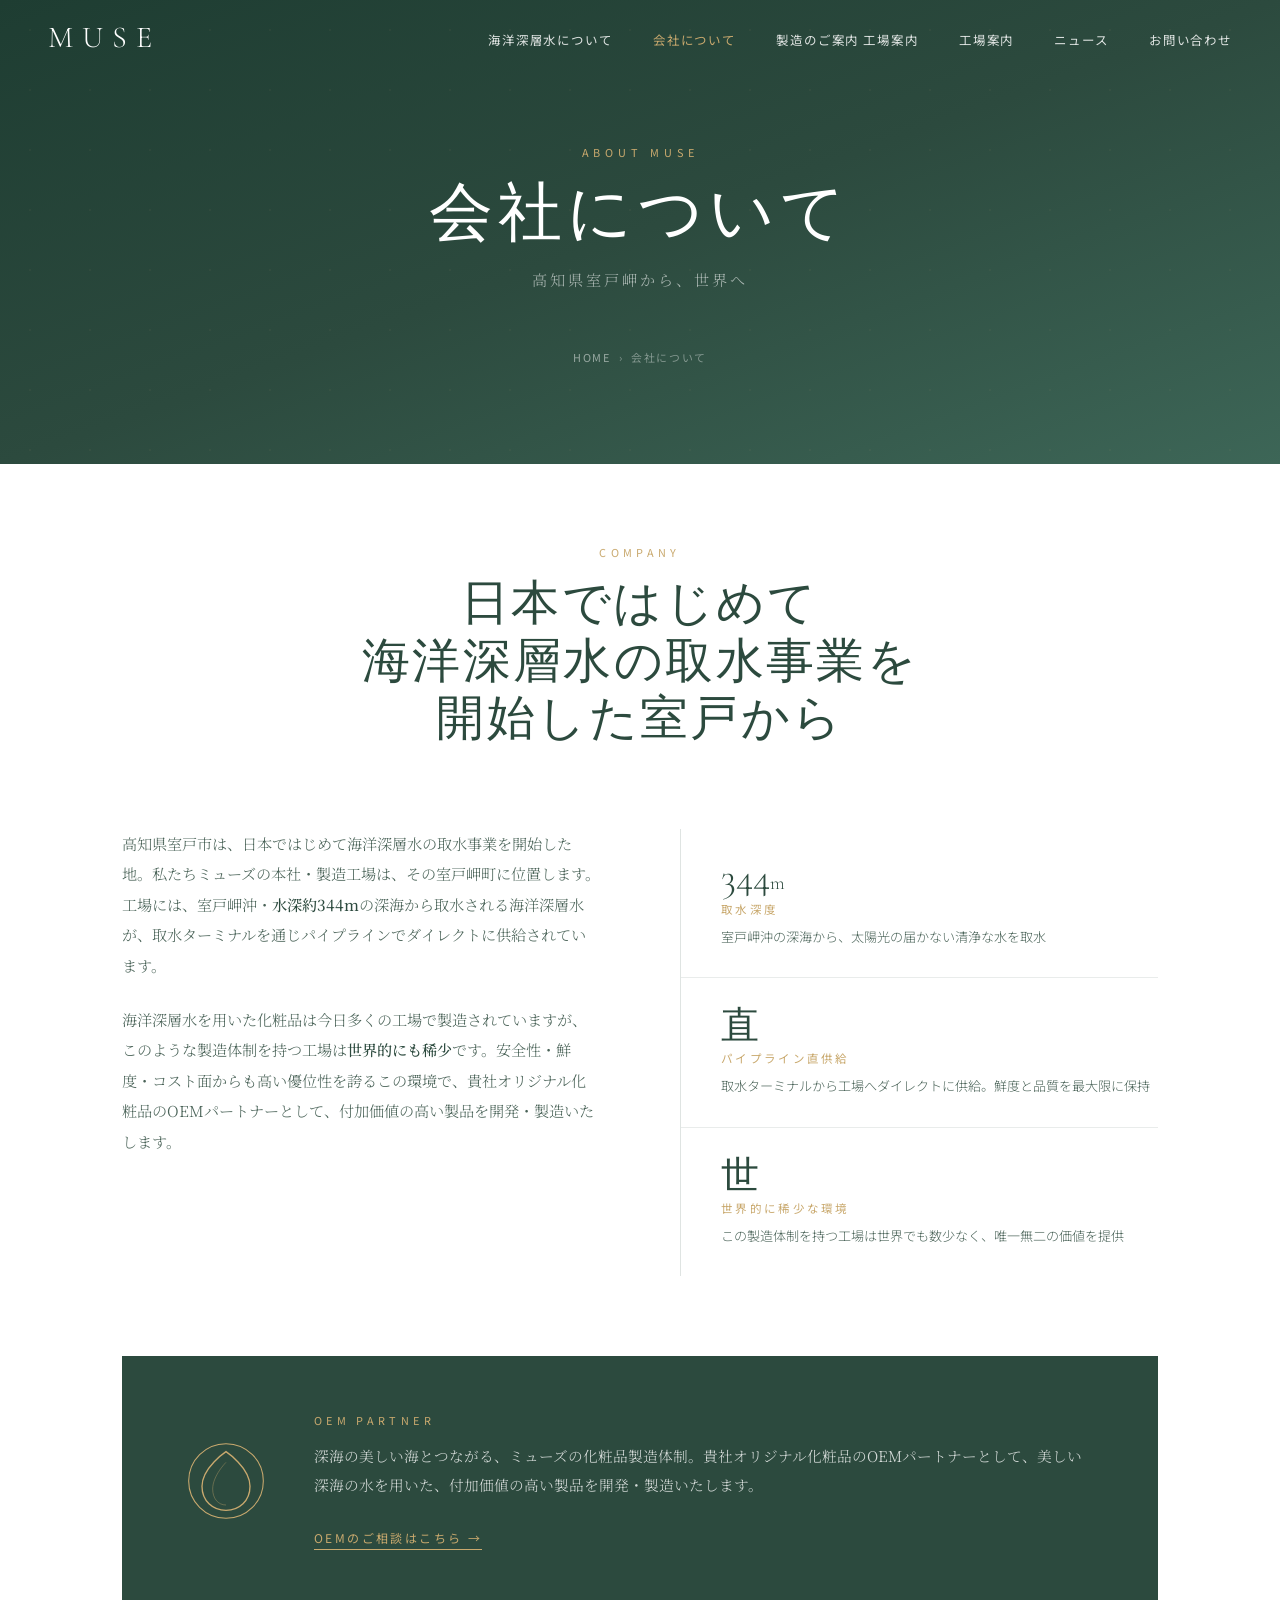
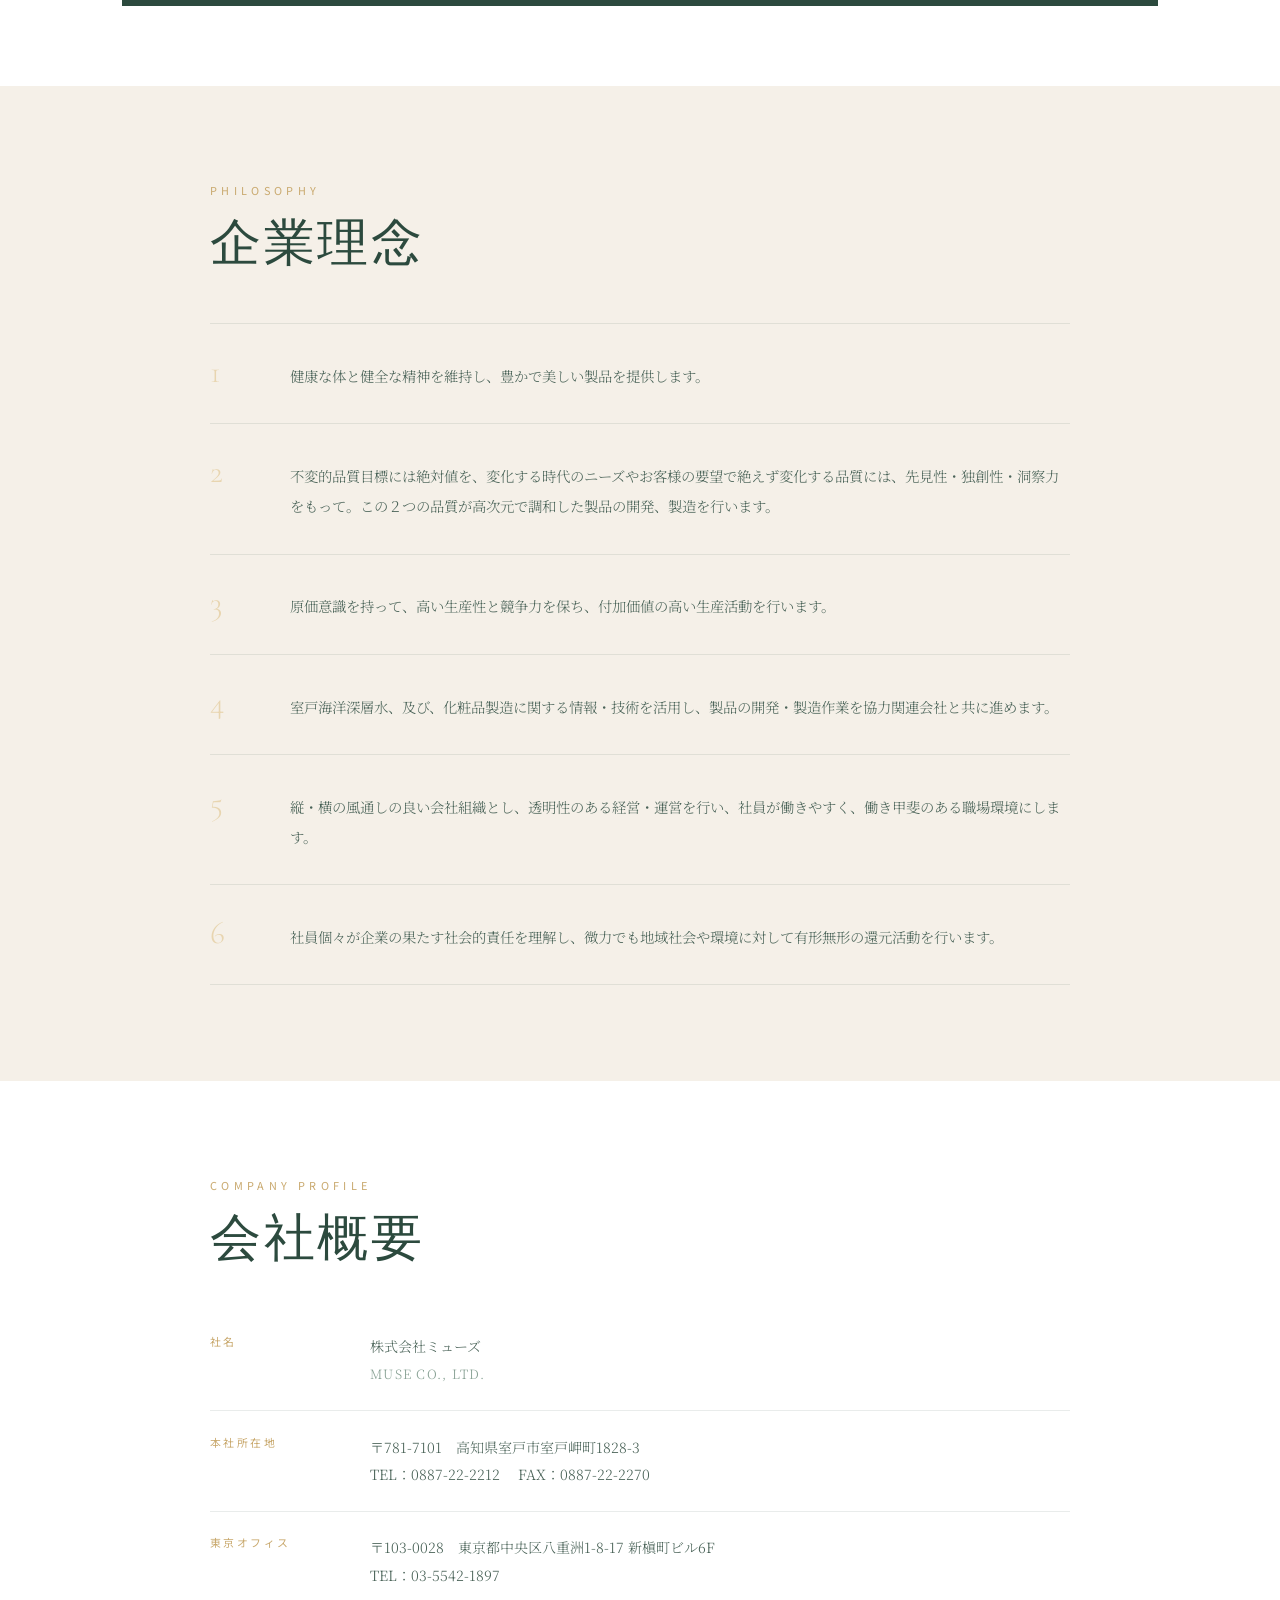
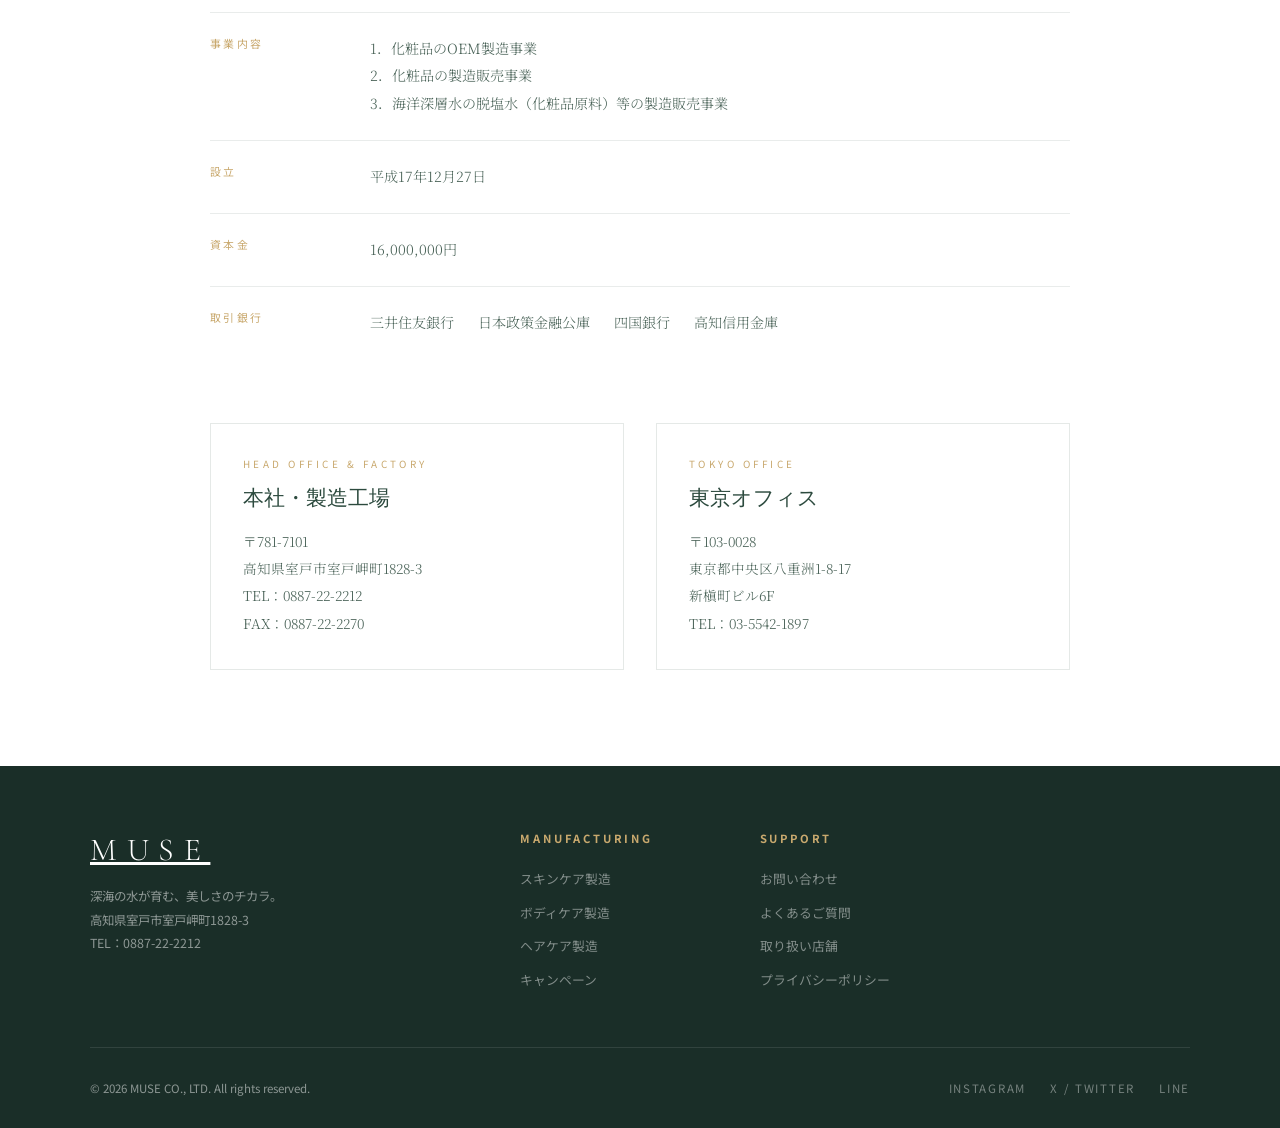
==== commit ed2fdc84: "Add files via upload" ====
--- a/about.html
+++ b/about.html
@@ -72,8 +72,9 @@
     <ul class="nav-links">
       <li><a href="deep-sea-water.html">海洋深層水について</a></li>
       <li><a href="about.html" style="color:var(--gold)">会社について</a></li>
-      <li><a href="products.html">製品・サービス</a></li>
-      <li><a href="sustainability.html">サステナビリティ</a></li>
+      <li><a href="products.html">製造のご案内</a>
+    <a href="factory.html">工場案内</a></li>
+      <li><a href="factory.html">工場案内</a></li>
       <li><a href="news.html">ニュース</a></li>
       <li><a href="contact.html">お問い合わせ</a></li>
     </ul>
@@ -81,7 +82,6 @@
   </nav>
   <nav id="mobile-menu" class="nav-mobile-menu">
     <a href="deep-sea-water.html">海洋深層水について</a><a href="about.html">会社について</a>
-    <a href="products.html">製品・サービス</a><a href="sustainability.html">サステナビリティ</a>
     <a href="news.html">ニュース</a><a href="contact.html">お問い合わせ</a>
   </nav>
 
@@ -248,8 +248,7 @@
     <div class="footer-inner">
       <div class="footer-top">
         <div><a href="index.html" class="footer-logo">MUSE</a><p class="footer-desc">深海の水が育む、美しさのチカラ。<br>高知県室戸市室戸岬町1828-3<br>TEL：0887-22-2212</p></div>
-        <div class="footer-col"><h4>BRAND</h4><ul><li><a href="deep-sea-water.html">海洋深層水について</a></li><li><a href="about.html">会社について</a></li><li><a href="sustainability.html">サステナビリティ</a></li></ul></div>
-        <div class="footer-col"><h4>PRODUCTS</h4><ul><li><a href="products.html">スキンケア</a></li><li><a href="products.html">ボディケア</a></li><li><a href="products.html">ヘアケア</a></li><li><a href="news.html">キャンペーン</a></li></ul></div>
+        <div class="footer-col"><h4>MANUFACTURING</h4><ul><li><a href="products.html">スキンケア製造</a></li><li><a href="products.html">ボディケア製造</a></li><li><a href="products.html">ヘアケア製造</a></li><li><a href="news.html">キャンペーン</a></li></ul></div>
         <div class="footer-col"><h4>SUPPORT</h4><ul><li><a href="contact.html">お問い合わせ</a></li><li><a href="faq.html">よくあるご質問</a></li><li><a href="contact.html">取り扱い店舗</a></li><li><a href="privacy.html">プライバシーポリシー</a></li></ul></div>
       </div>
       <div class="footer-bottom"><p>© 2026 MUSE CO., LTD. All rights reserved.</p><div class="social-links"><a href="#">INSTAGRAM</a><a href="#">X / TWITTER</a><a href="#">LINE</a></div></div>
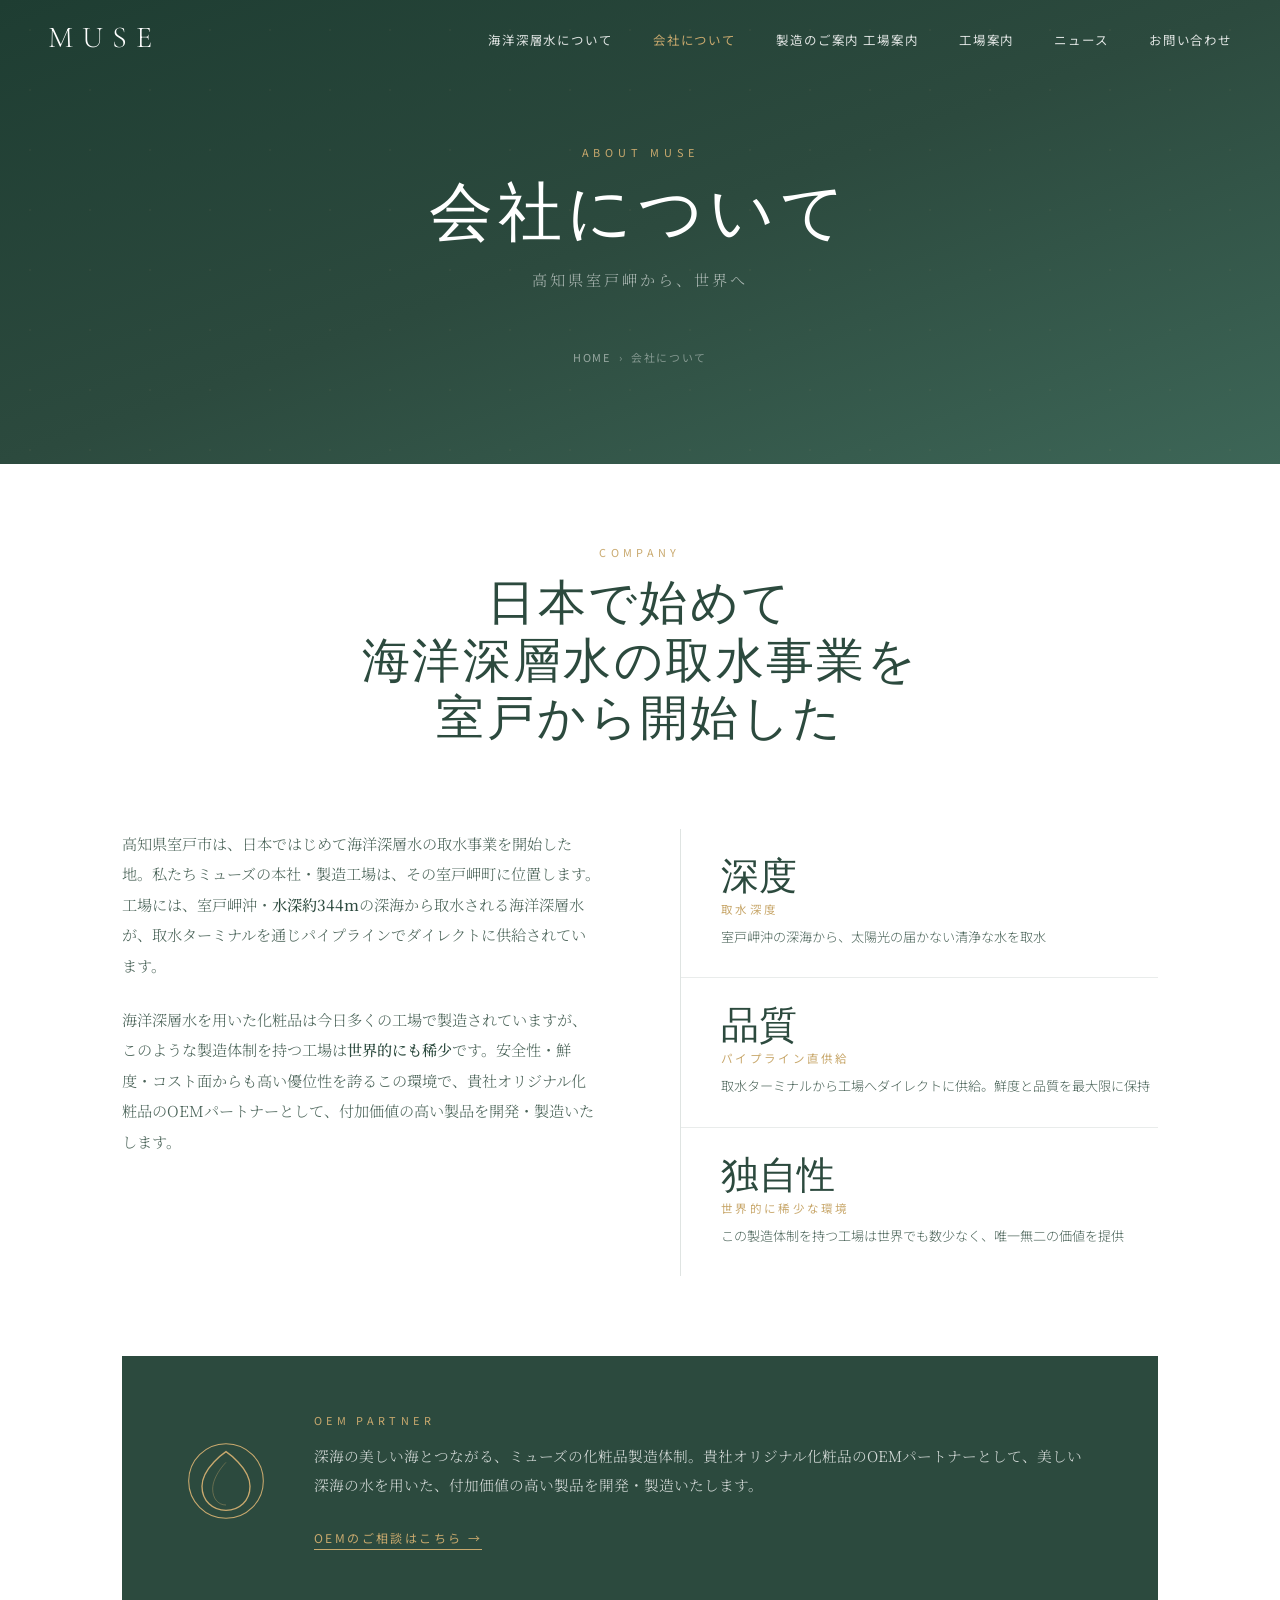
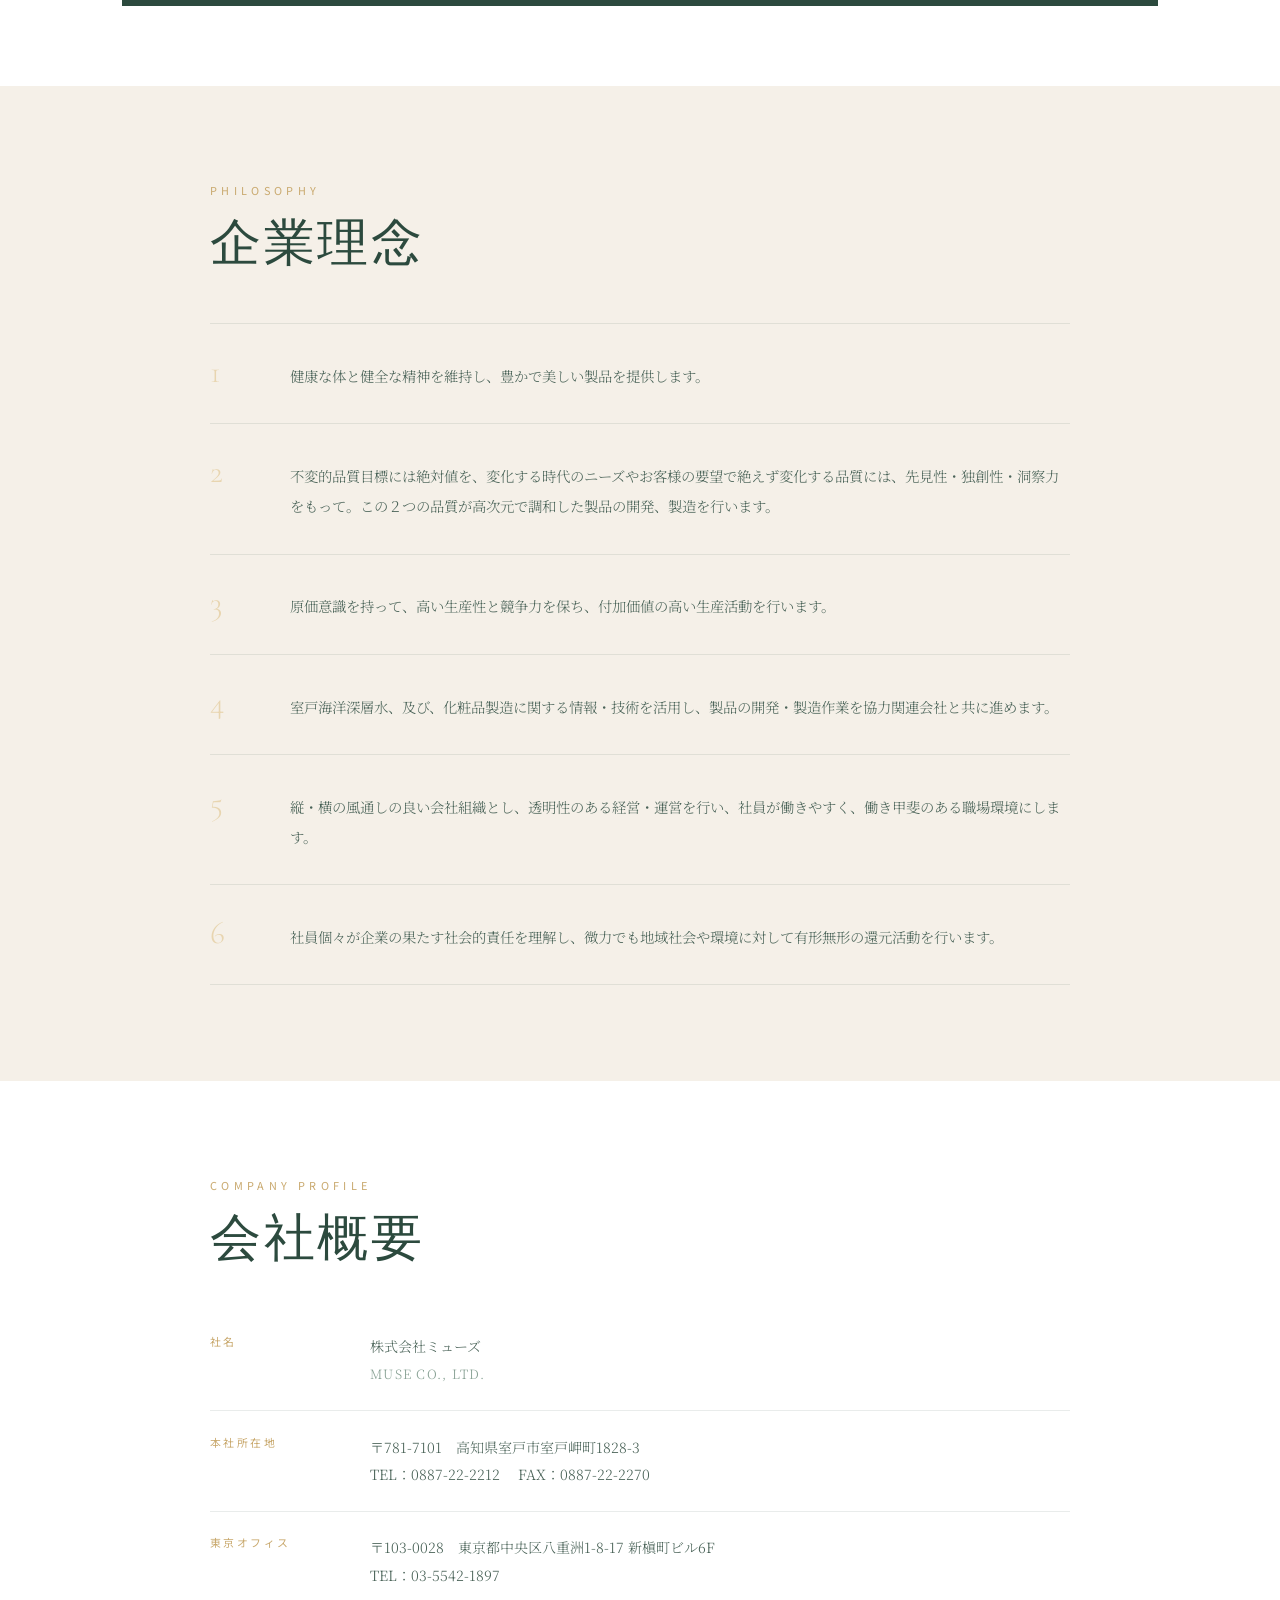
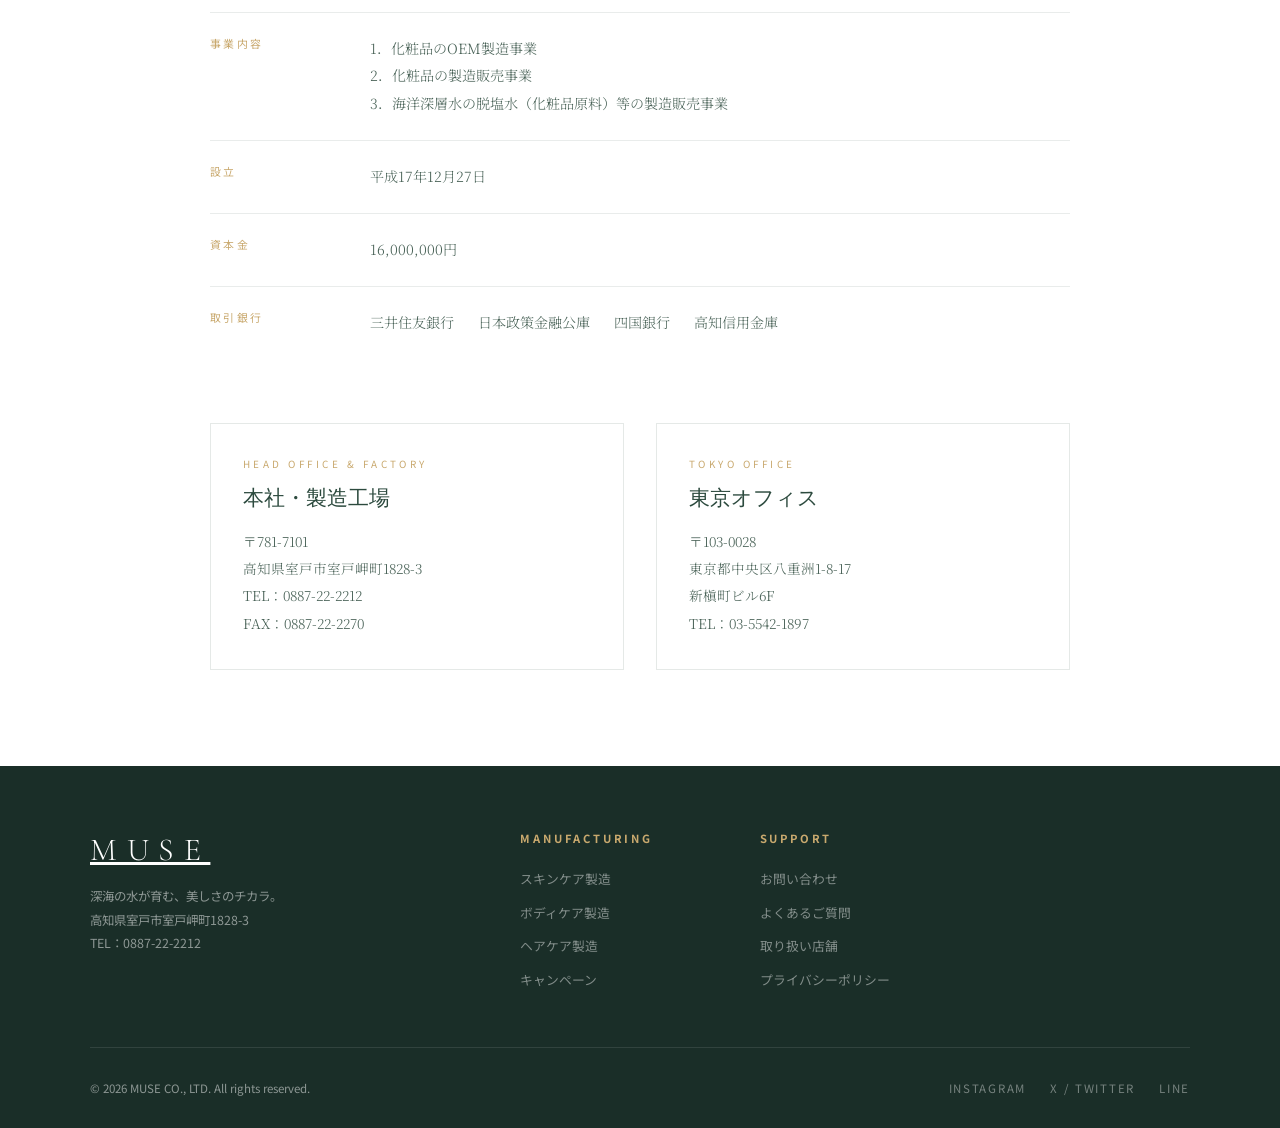
==== commit 07a7f79a: "Add files via upload" ====
--- a/about.html
+++ b/about.html
@@ -97,7 +97,7 @@
     <div class="about-inner" style="padding:5rem 2rem;">
       <div class="about-lead reveal">
         <p class="section-eyebrow">COMPANY</p>
-        <h2 class="section-title">日本ではじめて<br>海洋深層水の取水事業を<br>開始した室戸から</h2>
+        <h2 class="section-title">日本で始めて<br>海洋深層水の取水事業を<br>室戸から開始した</h2>
       </div>
       <div class="about-body">
         <div class="about-text reveal reveal-delay-1">
@@ -105,9 +105,9 @@
           <p class="section-body" style="margin-top:1.5rem;">海洋深層水を用いた化粧品は今日多くの工場で製造されていますが、このような製造体制を持つ工場は<strong>世界的にも稀少</strong>です。安全性・鮮度・コスト面からも高い優位性を誇るこの環境で、貴社オリジナル化粧品のOEMパートナーとして、付加価値の高い製品を開発・製造いたします。</p>
         </div>
         <div class="about-features reveal reveal-delay-2">
-          <div class="about-feature"><div class="about-feature-num">344<span>m</span></div><div class="about-feature-label">取水深度</div><p class="about-feature-desc">室戸岬沖の深海から、太陽光の届かない清浄な水を取水</p></div>
-          <div class="about-feature"><div class="about-feature-num">直</div><div class="about-feature-label">パイプライン直供給</div><p class="about-feature-desc">取水ターミナルから工場へダイレクトに供給。鮮度と品質を最大限に保持</p></div>
-          <div class="about-feature"><div class="about-feature-num">世</div><div class="about-feature-label">世界的に稀少な環境</div><p class="about-feature-desc">この製造体制を持つ工場は世界でも数少なく、唯一無二の価値を提供</p></div>
+          <div class="about-feature"><div class="about-feature-num">深度</div><div class="about-feature-label">取水深度</div><p class="about-feature-desc">室戸岬沖の深海から、太陽光の届かない清浄な水を取水</p></div>
+          <div class="about-feature"><div class="about-feature-num">品質</div><div class="about-feature-label">パイプライン直供給</div><p class="about-feature-desc">取水ターミナルから工場へダイレクトに供給。鮮度と品質を最大限に保持</p></div>
+          <div class="about-feature"><div class="about-feature-num">独自性</div><div class="about-feature-label">世界的に稀少な環境</div><p class="about-feature-desc">この製造体制を持つ工場は世界でも数少なく、唯一無二の価値を提供</p></div>
         </div>
       </div>
       <div class="about-oem reveal reveal-delay-3">
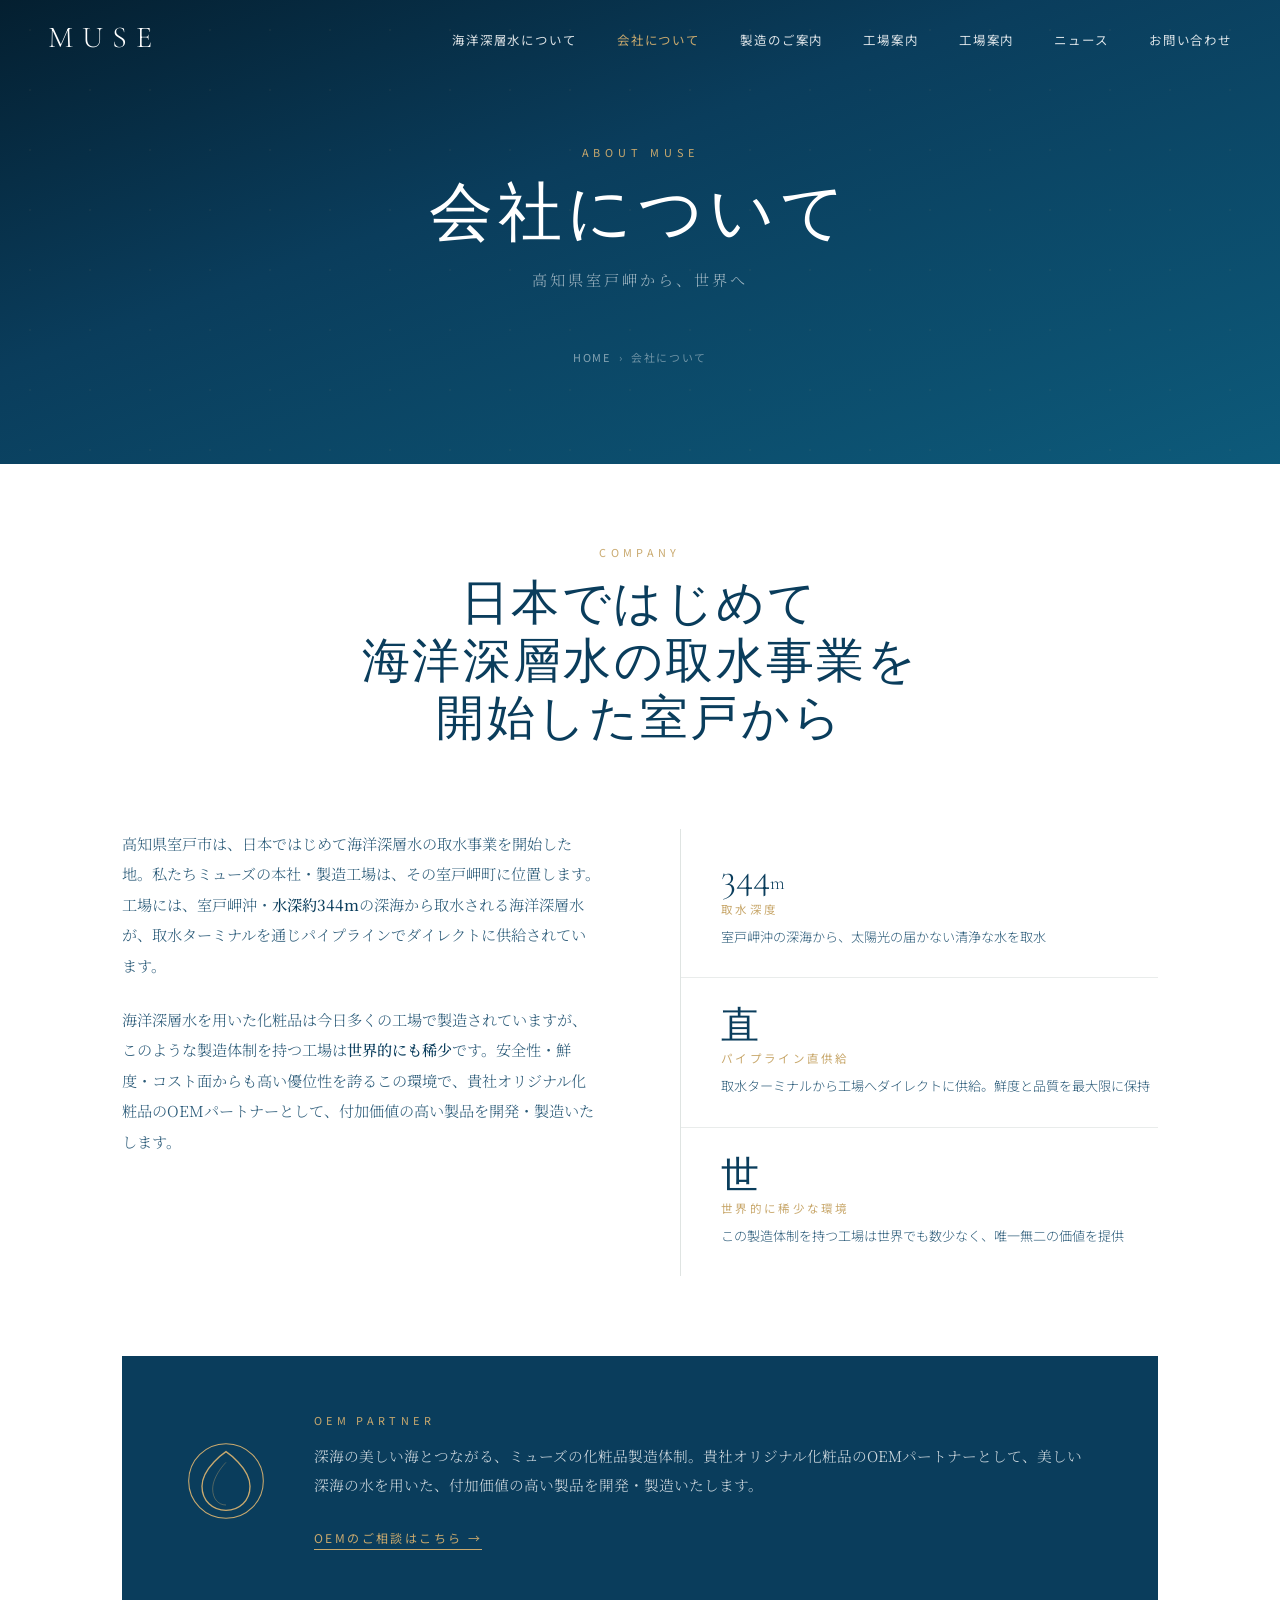
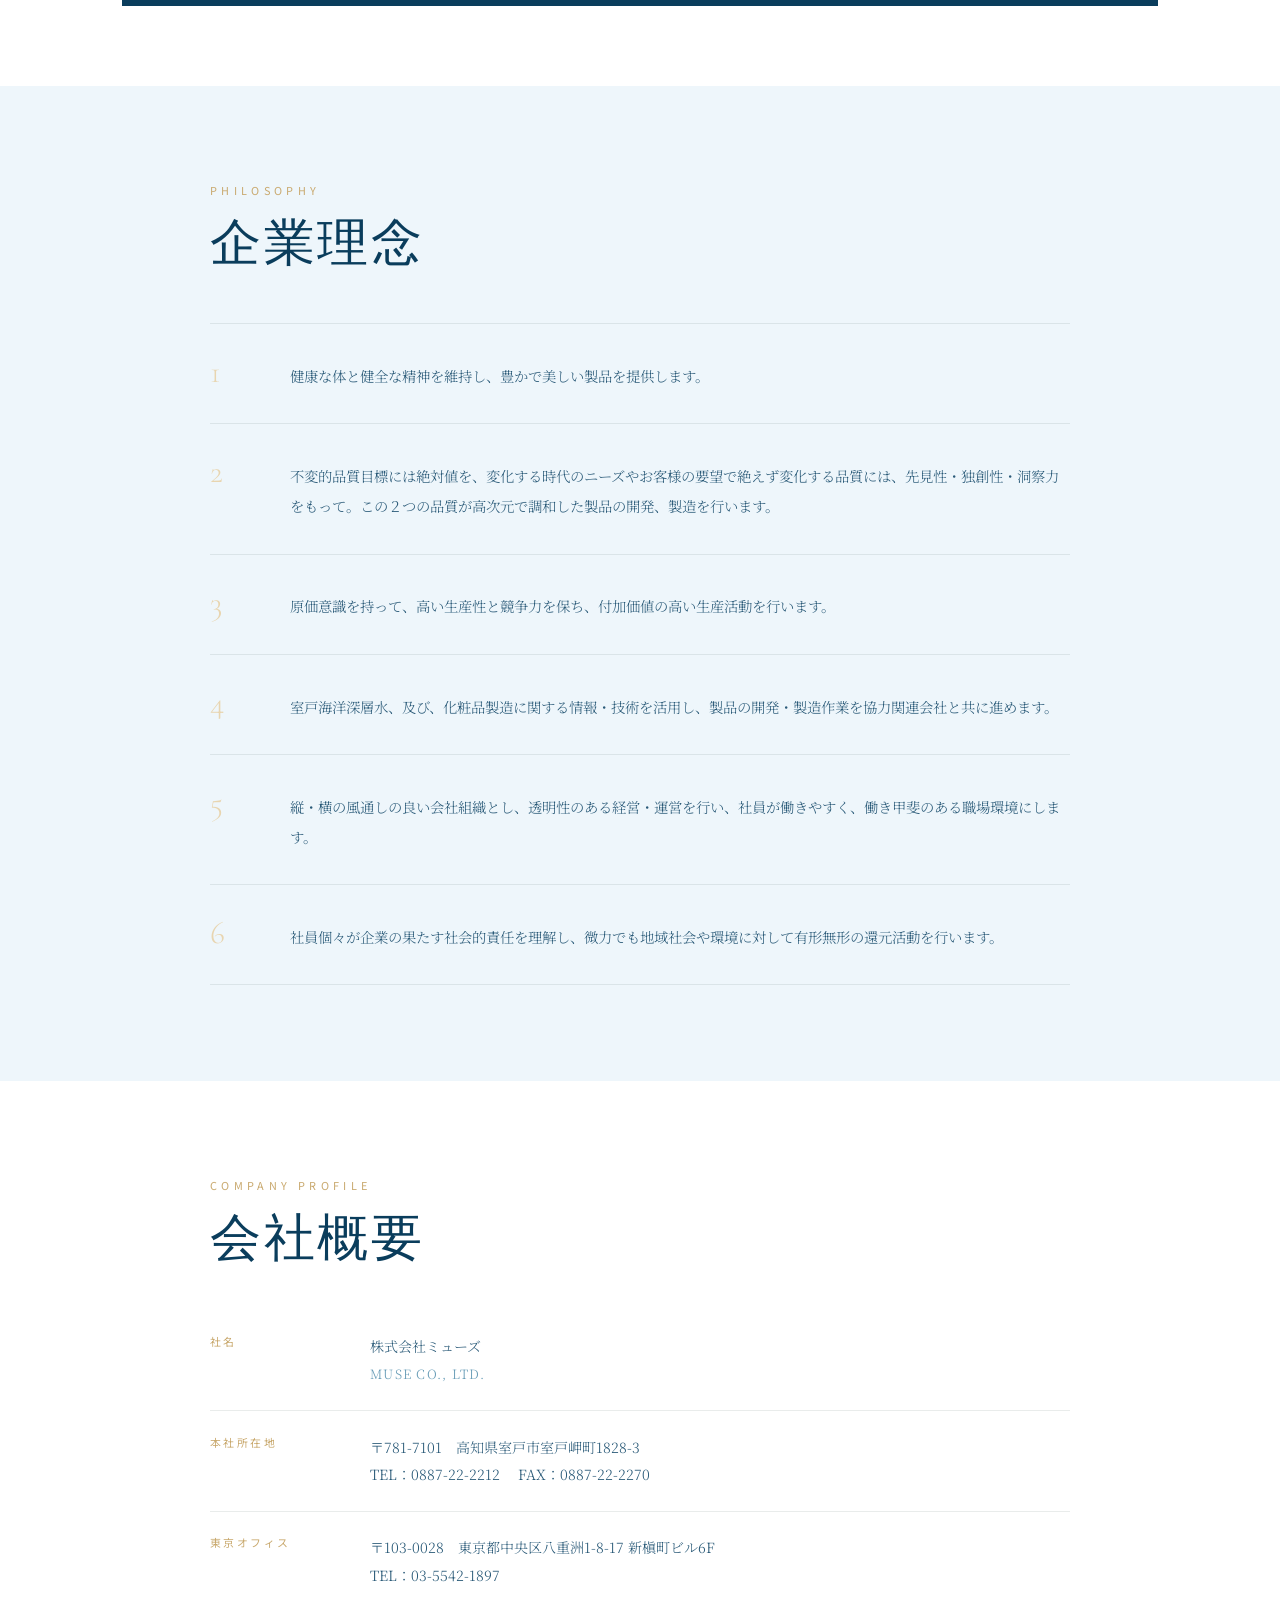
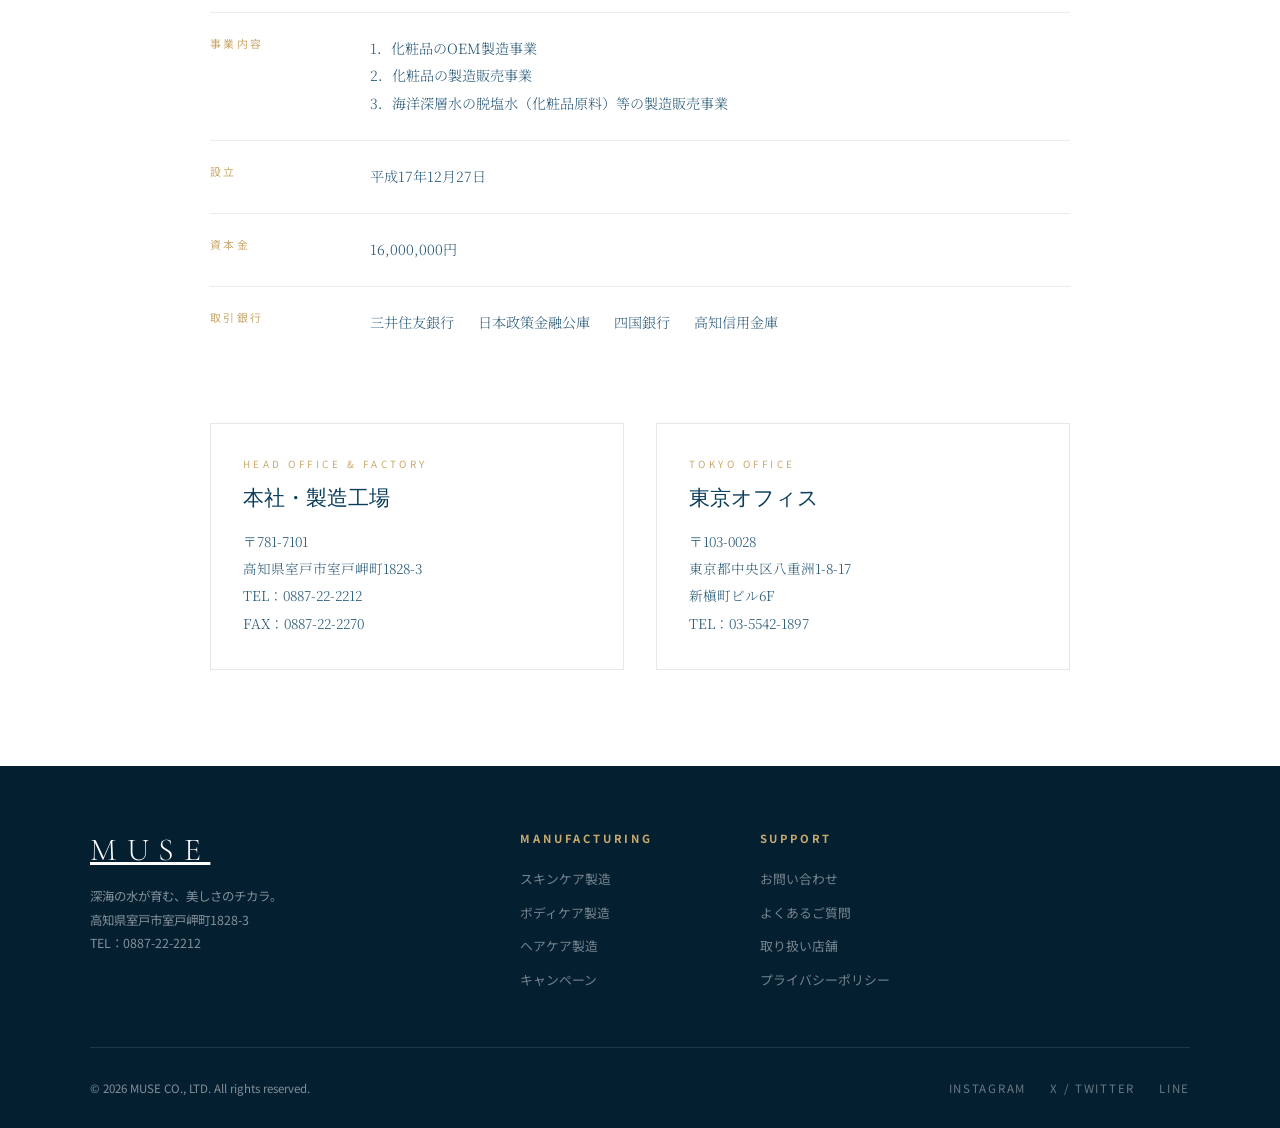
==== commit 038075e4: "Add files via upload" ====
--- a/about.html
+++ b/about.html
@@ -72,8 +72,8 @@
     <ul class="nav-links">
       <li><a href="deep-sea-water.html">海洋深層水について</a></li>
       <li><a href="about.html" style="color:var(--gold)">会社について</a></li>
-      <li><a href="products.html">製造のご案内</a>
-    <a href="factory.html">工場案内</a></li>
+      <li><a href="products.html">製造のご案内</a></li>
+      <li><a href="factory.html">工場案内</a></li>
       <li><a href="factory.html">工場案内</a></li>
       <li><a href="news.html">ニュース</a></li>
       <li><a href="contact.html">お問い合わせ</a></li>
@@ -97,7 +97,7 @@
     <div class="about-inner" style="padding:5rem 2rem;">
       <div class="about-lead reveal">
         <p class="section-eyebrow">COMPANY</p>
-        <h2 class="section-title">日本で始めて<br>海洋深層水の取水事業を<br>室戸から開始した</h2>
+        <h2 class="section-title">日本ではじめて<br>海洋深層水の取水事業を<br>開始した室戸から</h2>
       </div>
       <div class="about-body">
         <div class="about-text reveal reveal-delay-1">
@@ -105,9 +105,9 @@
           <p class="section-body" style="margin-top:1.5rem;">海洋深層水を用いた化粧品は今日多くの工場で製造されていますが、このような製造体制を持つ工場は<strong>世界的にも稀少</strong>です。安全性・鮮度・コスト面からも高い優位性を誇るこの環境で、貴社オリジナル化粧品のOEMパートナーとして、付加価値の高い製品を開発・製造いたします。</p>
         </div>
         <div class="about-features reveal reveal-delay-2">
-          <div class="about-feature"><div class="about-feature-num">深度</div><div class="about-feature-label">取水深度</div><p class="about-feature-desc">室戸岬沖の深海から、太陽光の届かない清浄な水を取水</p></div>
-          <div class="about-feature"><div class="about-feature-num">品質</div><div class="about-feature-label">パイプライン直供給</div><p class="about-feature-desc">取水ターミナルから工場へダイレクトに供給。鮮度と品質を最大限に保持</p></div>
-          <div class="about-feature"><div class="about-feature-num">独自性</div><div class="about-feature-label">世界的に稀少な環境</div><p class="about-feature-desc">この製造体制を持つ工場は世界でも数少なく、唯一無二の価値を提供</p></div>
+          <div class="about-feature"><div class="about-feature-num">344<span>m</span></div><div class="about-feature-label">取水深度</div><p class="about-feature-desc">室戸岬沖の深海から、太陽光の届かない清浄な水を取水</p></div>
+          <div class="about-feature"><div class="about-feature-num">直</div><div class="about-feature-label">パイプライン直供給</div><p class="about-feature-desc">取水ターミナルから工場へダイレクトに供給。鮮度と品質を最大限に保持</p></div>
+          <div class="about-feature"><div class="about-feature-num">世</div><div class="about-feature-label">世界的に稀少な環境</div><p class="about-feature-desc">この製造体制を持つ工場は世界でも数少なく、唯一無二の価値を提供</p></div>
         </div>
       </div>
       <div class="about-oem reveal reveal-delay-3">
--- a/style.css
+++ b/style.css
@@ -6,16 +6,17 @@
 }
 
 :root {
-  --deep-green: #2C4A3E;
-  --mid-green: #3D6657;
-  --pale-green: #E8EEE9;
-  --cream: #F5F0E8;
-  --gold: #C9A96E;
-  --gold-light: #E8D5B0;
-  --text-dark: #1A2E28;
-  --text-mid: #4A6358;
-  --text-light: #8AA396;
-  --white: #FFFFFF;
+  /* ── 深海ブルー系（ヒーローと統一） ── */
+  --deep-green:  #0a3d5c;   /* 旧deep-green → 深海ネイビー */
+  --mid-green:   #0d5a7a;   /* 旧mid-green  → ミッドブルー */
+  --pale-green:  #d4ecf7;   /* 旧pale-green → 浅海ブルー   */
+  --cream:       #eef6fb;   /* 旧cream      → 水面ホワイト  */
+  --gold:        #C9A96E;   /* アクセントゴールド（維持）   */
+  --gold-light:  #E8D5B0;   /* ゴールドライト（維持）       */
+  --text-dark:   #041f30;   /* 旧text-dark  → 深海ダーク    */
+  --text-mid:    #2a5a78;   /* 旧text-mid   → ミッドネイビー */
+  --text-light:  #6a9eb8;   /* 旧text-light → ライトブルー  */
+  --white:       #FFFFFF;
 }
 
 html {
@@ -103,7 +104,7 @@
 }
 
 nav.scrolled .nav-hamburger span {
-  background: var(--deep-green);
+  background: #0a3d5c;
 }
 
 /* Mobile nav open state */
@@ -124,7 +125,7 @@
   left: 0;
   right: 0;
   bottom: 0;
-  background: var(--deep-green);
+  background: #041f30;
   z-index: 99;
   flex-direction: column;
   align-items: center;
@@ -176,7 +177,7 @@
 .hero-bg {
   position: absolute;
   inset: 0;
-  background: linear-gradient(160deg, #1e3d32 0%, #2C4A3E 40%, #3D6657 100%);
+  background: linear-gradient(160deg, #041f30 0%, #0a3d5c 40%, #0d5a7a 100%);
 }
 
 .ripple-container {
@@ -379,7 +380,7 @@
 }
 
 .concept-visual {
-  background: var(--deep-green);
+  background: #0a3d5c;
   display: flex;
   align-items: center;
   justify-content: center;
@@ -492,7 +493,7 @@
   width: 80px;
   height: 80px;
   border-radius: 50%;
-  background: var(--pale-green);
+  background: #d4ecf7;
   display: flex;
   align-items: center;
   justify-content: center;
@@ -538,7 +539,7 @@
 
 /* ========== BANNER ========== */
 .banner {
-  background: var(--deep-green);
+  background: #0a3d5c;
   padding: 5rem 2rem;
   text-align: center;
   position: relative;
@@ -591,7 +592,7 @@
 
 /* ========== SUSTAINABILITY ========== */
 .sustain-wrapper {
-  background: var(--pale-green);
+  background: #d4ecf7;
 }
 
 .sustain {
@@ -639,7 +640,7 @@
 .sustain-visual {
   position: relative;
   height: 400px;
-  background: var(--mid-green);
+  background: #0d4f6e;
   display: flex;
   align-items: center;
   justify-content: center;
@@ -738,7 +739,7 @@
   font-size: 0.65rem;
   letter-spacing: 0.15em;
   padding: 3px 10px;
-  background: var(--pale-green);
+  background: #d4ecf7;
   color: var(--deep-green);
   display: inline-block;
   white-space: nowrap;
@@ -861,7 +862,7 @@
 }
 
 .dsw-intro-visual {
-  background: var(--deep-green);
+  background: #0a3d5c;
   display: flex;
   align-items: center;
   justify-content: center;
@@ -880,7 +881,7 @@
   display: grid;
   grid-template-columns: repeat(3, 1fr);
   gap: 0;
-  background: var(--deep-green);
+  background: #0a3d5c;
 }
 
 /* 1行目3枚、2行目2枚を中央寄せ */
@@ -907,7 +908,7 @@
 /* 2行目の2枚：右端の空きセルを深緑で埋める */
 .dsw-cards::after {
   content: '';
-  background: var(--deep-green);
+  background: #0a3d5c;
   border-bottom: 1px solid rgba(44, 74, 62, 0.12);
 }
 
@@ -1085,8 +1086,8 @@
 }
 
 /* OEM帯 */
-.about-oem {
-  background: var(--deep-green);
+.about-oem { 
+  background: #0a3d5c;
   padding: 3.5rem 4rem;
   display: flex;
   align-items: center;
@@ -1191,7 +1192,7 @@
     grid-template-columns: 1fr;
     gap: 3rem;
   }
-  .about-oem {
+  .about-oem { 
     flex-direction: column;
     padding: 2.5rem 2rem;
     text-align: center;
@@ -1249,7 +1250,7 @@
 
 /* ========== PAGE HERO (サブページ共通) ========== */
 .page-hero {
-  background: linear-gradient(160deg, #1e3d32 0%, #2C4A3E 50%, #3D6657 100%);
+  background: linear-gradient(160deg, #041f30 0%, #0a3d5c 40%, #0d5a7a 100%);
   padding: 9rem 2rem 5rem;
   text-align: center;
   position: relative;
@@ -1279,7 +1280,7 @@
 .product-detail-card:hover { transform: translateY(-4px); }
 .product-detail-card::after { content: ''; position: absolute; bottom: 0; left: 0; right: 0; height: 3px; background: var(--gold); transform: scaleX(0); transition: transform 0.4s; }
 .product-detail-card:hover::after { transform: scaleX(1); }
-.pdc-icon { width: 64px; height: 64px; border-radius: 50%; background: var(--pale-green); display: flex; align-items: center; justify-content: center; margin-bottom: 1.5rem; }
+.pdc-icon { width: 64px; height: 64px; border-radius: 50%; background: #d4ecf7; display: flex; align-items: center; justify-content: center; margin-bottom: 1.5rem; }
 .pdc-icon svg { width: 30px; height: 30px; }
 .pdc-title { font-family: 'Cormorant Garamond', serif; font-size: 1.5rem; font-weight: 400; color: var(--deep-green); letter-spacing: 0.08em; margin-bottom: 0.8rem; }
 .pdc-body { font-family: 'Noto Serif JP', serif; font-size: 0.88rem; line-height: 2; color: var(--text-mid); font-weight: 300; }
@@ -1310,7 +1311,7 @@
 .contact-form input:focus, .contact-form textarea:focus, .contact-form select:focus { border-color: var(--gold); }
 .contact-form textarea { resize: vertical; min-height: 140px; }
 .contact-submit { display: inline-block; padding: 0.9rem 3rem; background: var(--deep-green); color: var(--white); font-size: 0.75rem; letter-spacing: 0.25em; border: none; cursor: pointer; transition: background 0.3s; font-family: 'Noto Sans JP', sans-serif; align-self: flex-start; }
-.contact-submit:hover { background: var(--mid-green); }
+.contact-submit:hover { background: #0d4f6e; }
 
 /* ========== FAQ PAGE ========== */
 .faq-list { list-style: none; margin-top: 2rem; }
@@ -1341,3 +1342,45 @@
   .contact-grid { grid-template-columns: 1fr; gap: 2.5rem; }
   .news-full-item { grid-template-columns: 1fr; gap: 0.4rem; }
 }
+
+/* ── 取水システム3ステップ（モバイル） ── */
+@media (max-width: 768px) {
+  .dsw-intake-steps {
+    grid-template-columns: 1fr !important;
+  }
+}
+
+/* ── 5大特性 レスポンシブ ── */
+@media (max-width: 768px) {
+  .dsw5-intro-grid {
+    grid-template-columns: 1fr !important;
+    gap: 2rem !important;
+  }
+  .dsw5-item {
+    grid-template-columns: 48px 120px 1fr !important;
+  }
+  .dsw5-item > div:nth-child(3) {
+    padding: 1.5rem 1.2rem !important;
+  }
+}
+@media (max-width: 600px) {
+  .dsw5-item {
+    grid-template-columns: 1fr !important;
+  }
+  .dsw5-item > div:nth-child(1) {
+    padding: 1rem 1.5rem 0 !important;
+    border-right: none !important;
+    border-bottom: none !important;
+  }
+  .dsw5-item > div:nth-child(2) {
+    flex-direction: row !important;
+    border-right: none !important;
+    border-bottom: 1px solid rgba(44,74,62,0.08) !important;
+    padding: 1rem 1.5rem !important;
+    justify-content: flex-start !important;
+    gap: 1rem !important;
+  }
+  .dsw5-item > div:nth-child(3) {
+    padding: 1.5rem !important;
+  }
+}
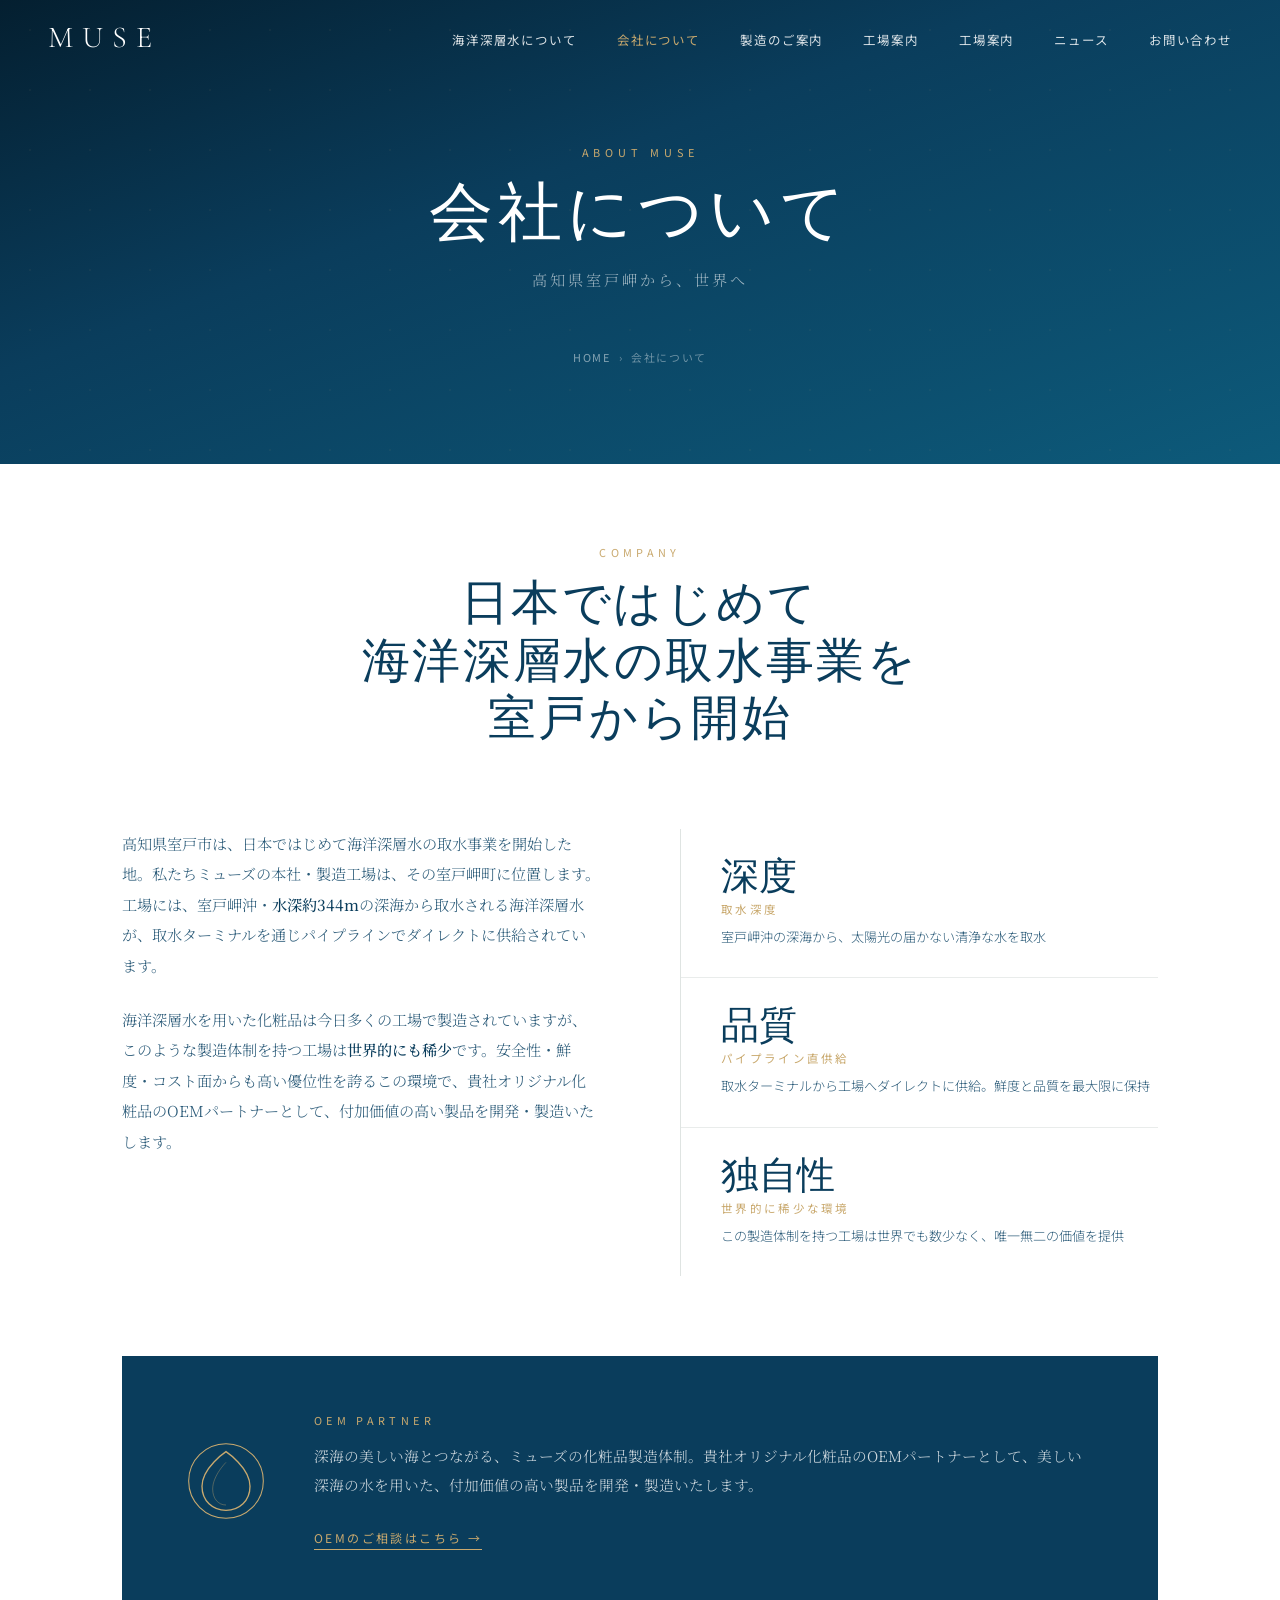
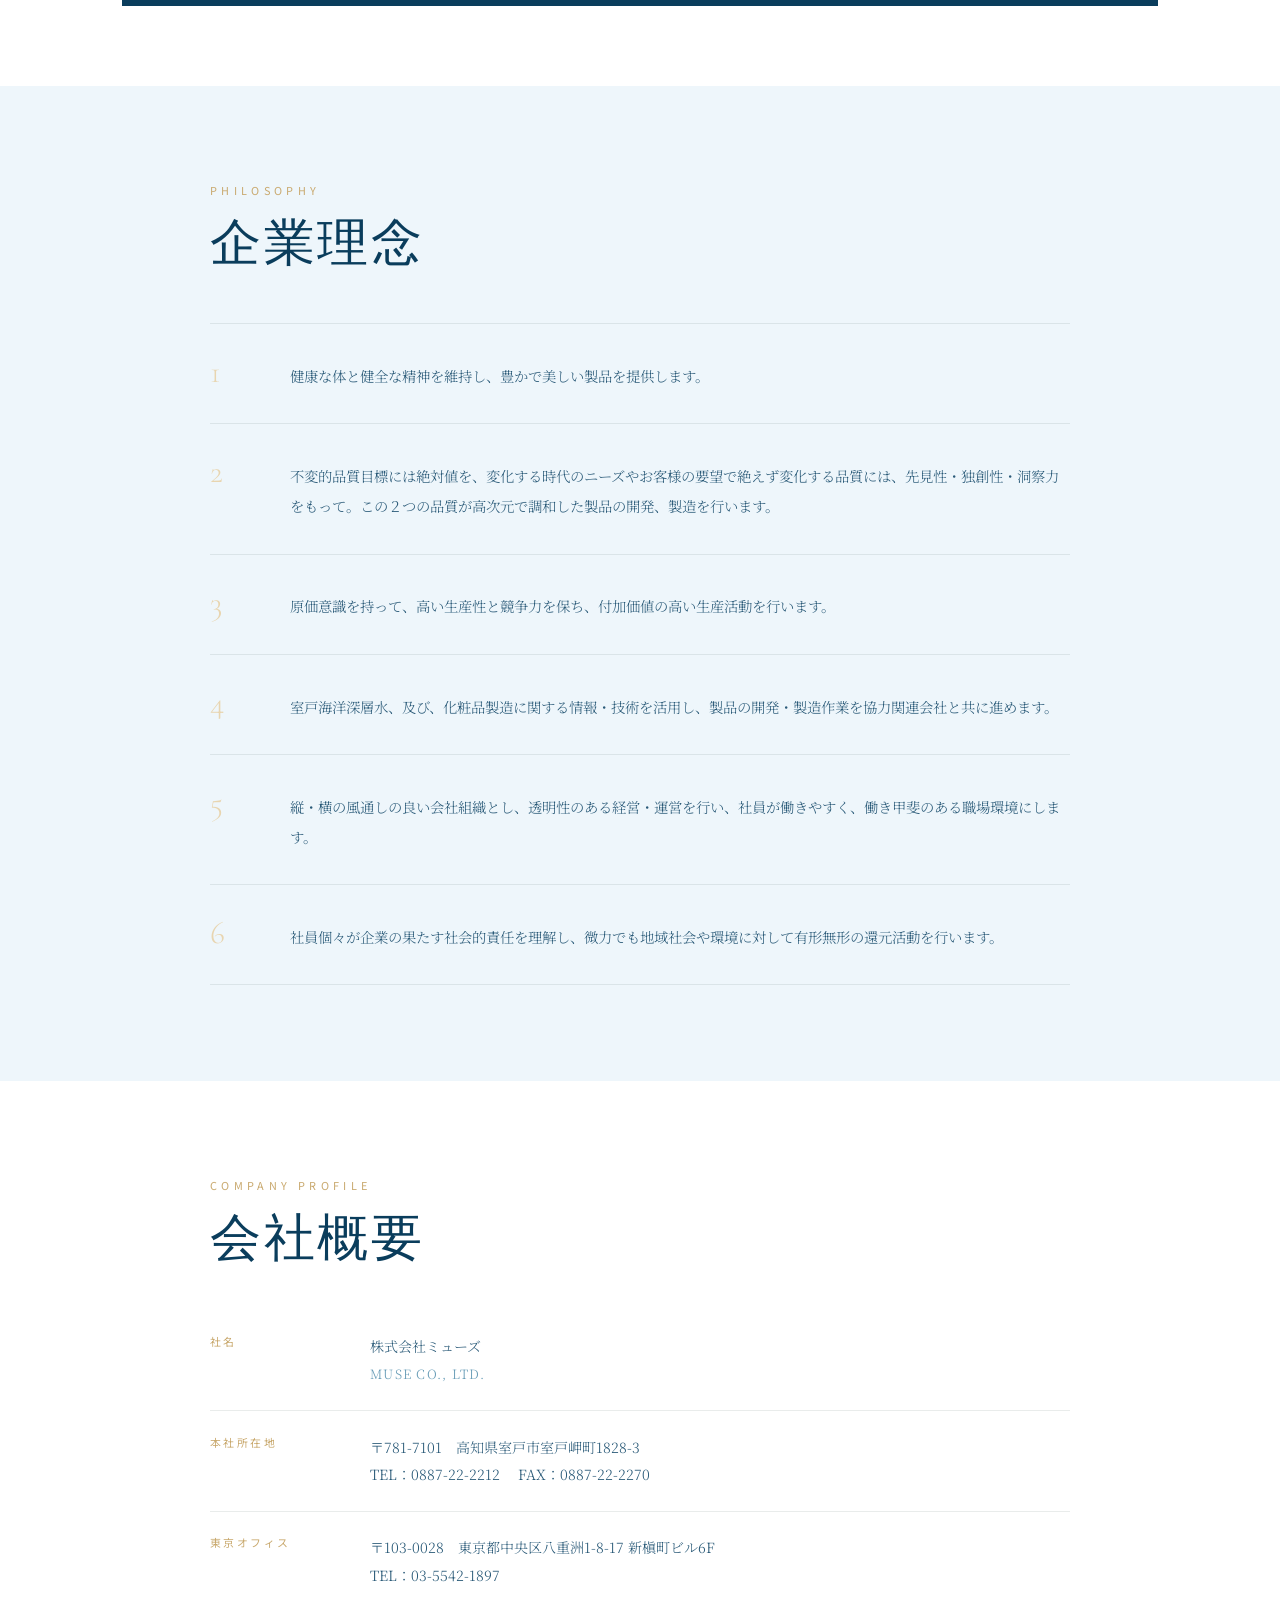
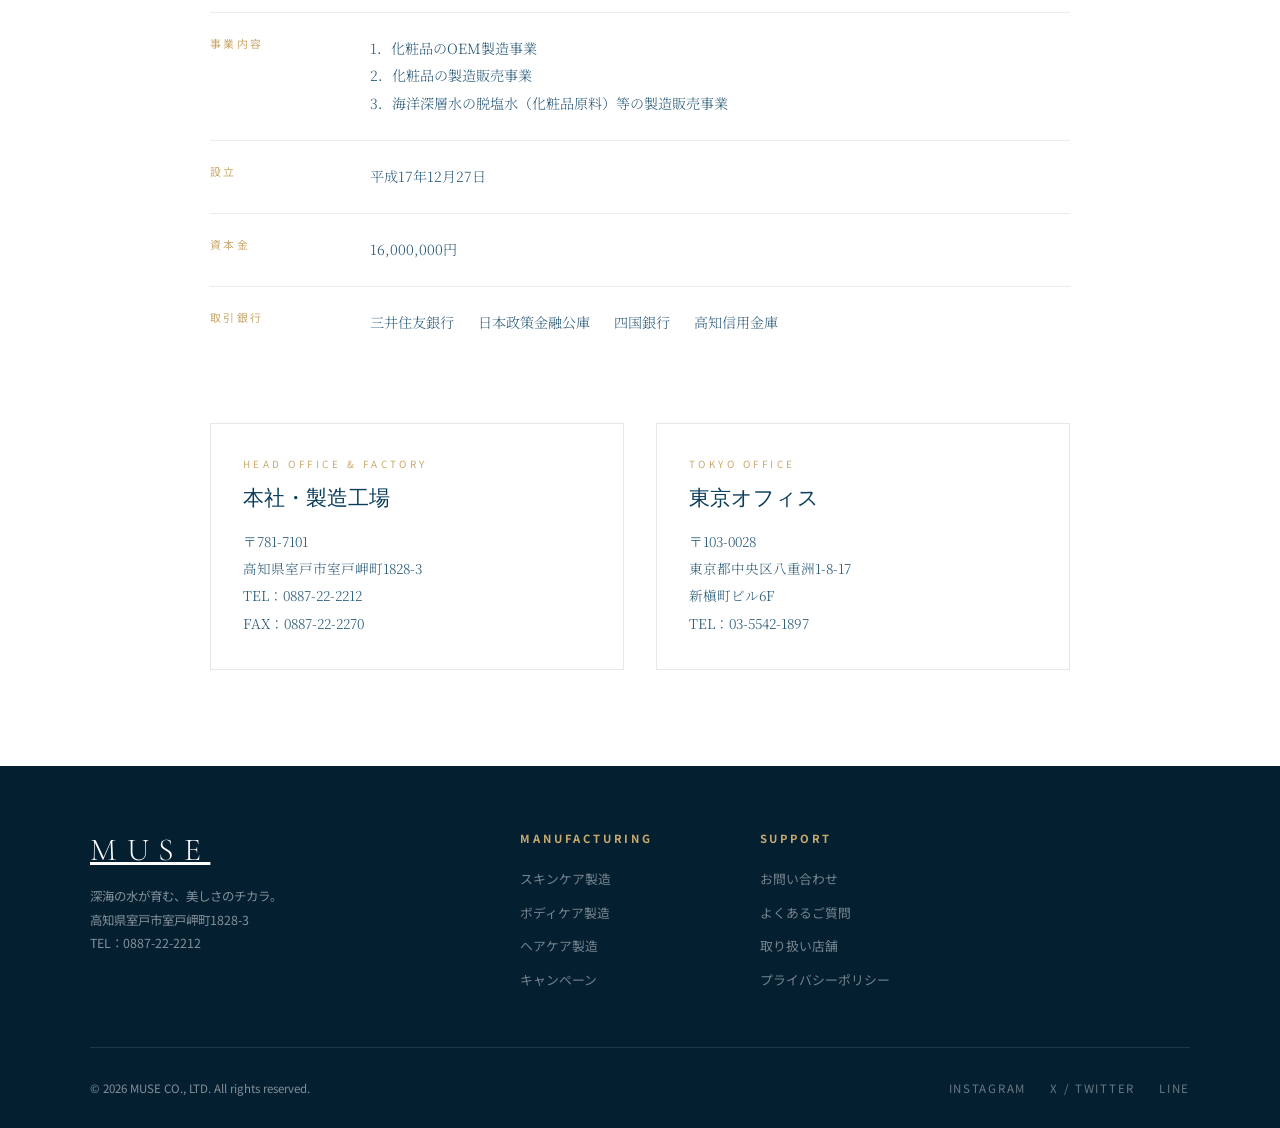
==== commit 4e69d47b: "Add files via upload" ====
--- a/about.html
+++ b/about.html
@@ -97,7 +97,7 @@
     <div class="about-inner" style="padding:5rem 2rem;">
       <div class="about-lead reveal">
         <p class="section-eyebrow">COMPANY</p>
-        <h2 class="section-title">日本ではじめて<br>海洋深層水の取水事業を<br>開始した室戸から</h2>
+        <h2 class="section-title">日本ではじめて<br>海洋深層水の取水事業を<br>室戸から開始</h2>
       </div>
       <div class="about-body">
         <div class="about-text reveal reveal-delay-1">
@@ -105,9 +105,9 @@
           <p class="section-body" style="margin-top:1.5rem;">海洋深層水を用いた化粧品は今日多くの工場で製造されていますが、このような製造体制を持つ工場は<strong>世界的にも稀少</strong>です。安全性・鮮度・コスト面からも高い優位性を誇るこの環境で、貴社オリジナル化粧品のOEMパートナーとして、付加価値の高い製品を開発・製造いたします。</p>
         </div>
         <div class="about-features reveal reveal-delay-2">
-          <div class="about-feature"><div class="about-feature-num">344<span>m</span></div><div class="about-feature-label">取水深度</div><p class="about-feature-desc">室戸岬沖の深海から、太陽光の届かない清浄な水を取水</p></div>
-          <div class="about-feature"><div class="about-feature-num">直</div><div class="about-feature-label">パイプライン直供給</div><p class="about-feature-desc">取水ターミナルから工場へダイレクトに供給。鮮度と品質を最大限に保持</p></div>
-          <div class="about-feature"><div class="about-feature-num">世</div><div class="about-feature-label">世界的に稀少な環境</div><p class="about-feature-desc">この製造体制を持つ工場は世界でも数少なく、唯一無二の価値を提供</p></div>
+          <div class="about-feature"><div class="about-feature-num">深度</div><div class="about-feature-label">取水深度</div><p class="about-feature-desc">室戸岬沖の深海から、太陽光の届かない清浄な水を取水</p></div>
+          <div class="about-feature"><div class="about-feature-num">品質</div><div class="about-feature-label">パイプライン直供給</div><p class="about-feature-desc">取水ターミナルから工場へダイレクトに供給。鮮度と品質を最大限に保持</p></div>
+          <div class="about-feature"><div class="about-feature-num">独自性</div><div class="about-feature-label">世界的に稀少な環境</div><p class="about-feature-desc">この製造体制を持つ工場は世界でも数少なく、唯一無二の価値を提供</p></div>
         </div>
       </div>
       <div class="about-oem reveal reveal-delay-3">
